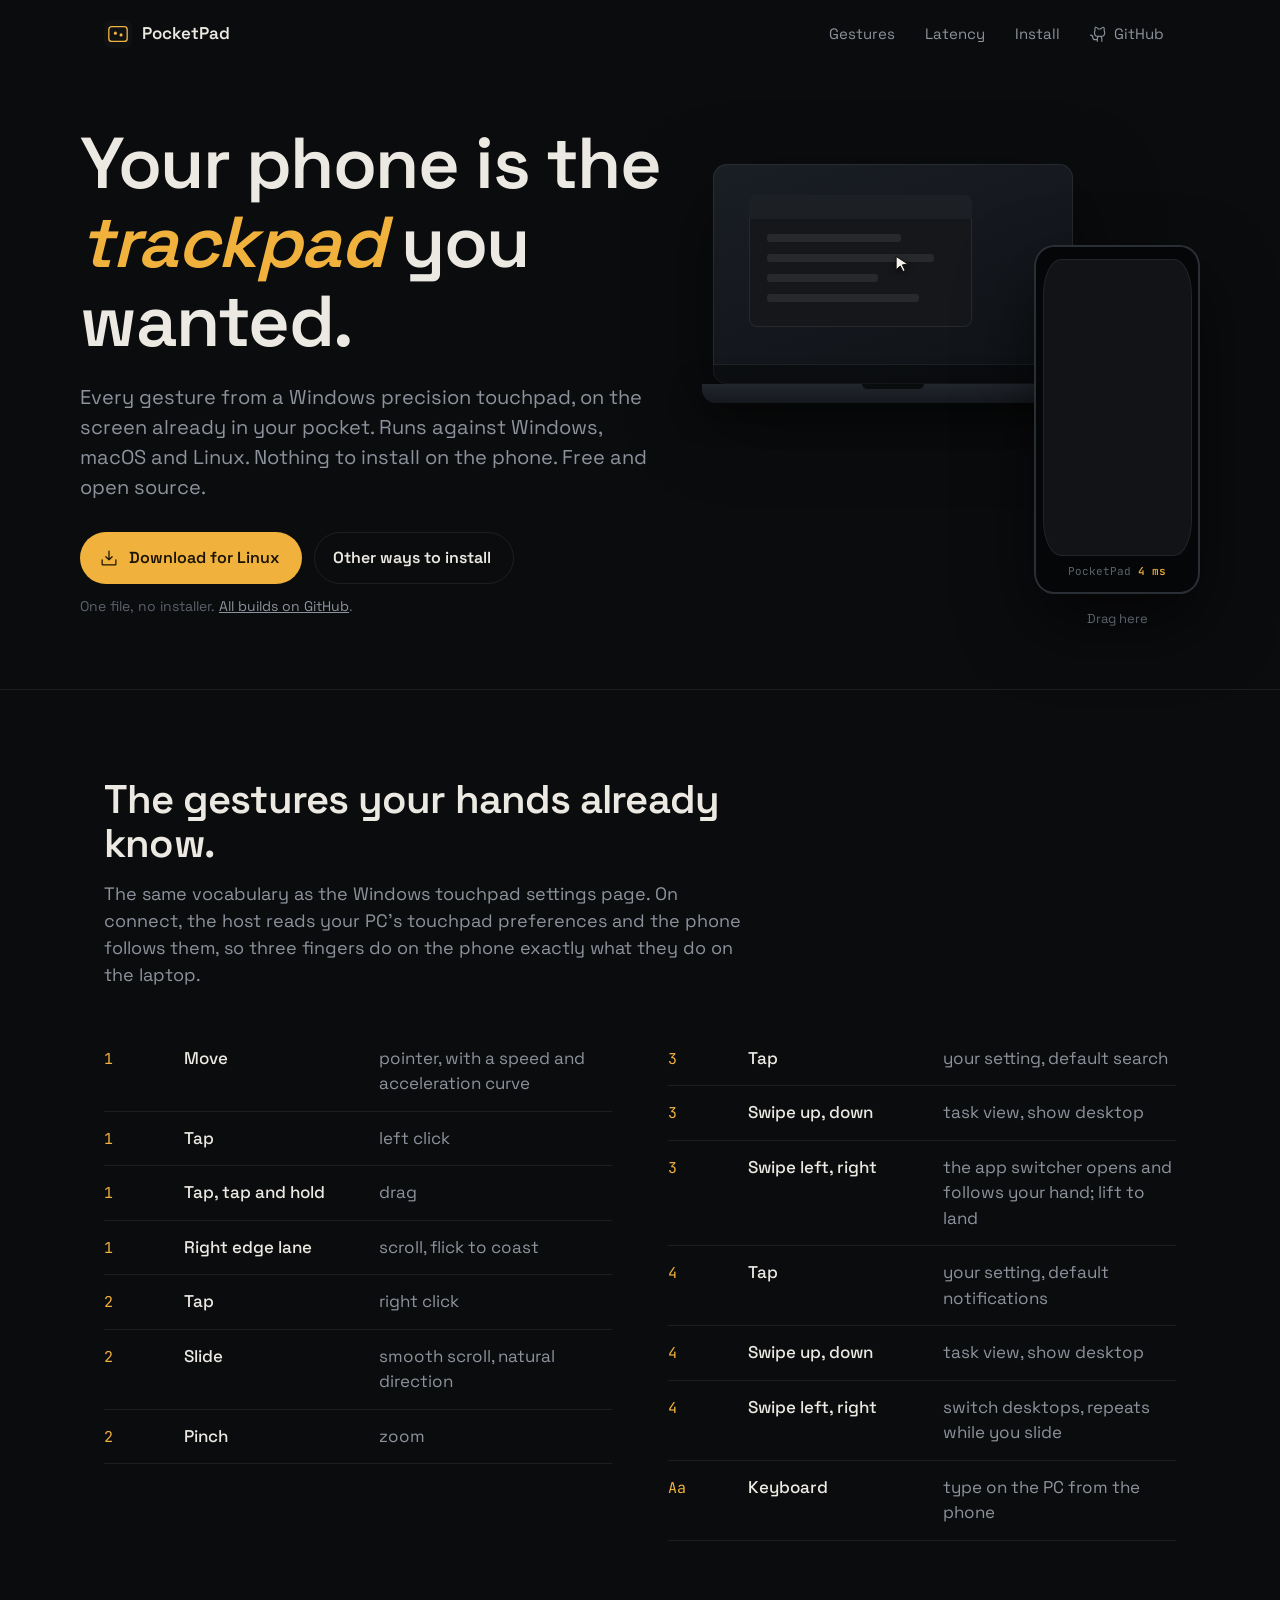
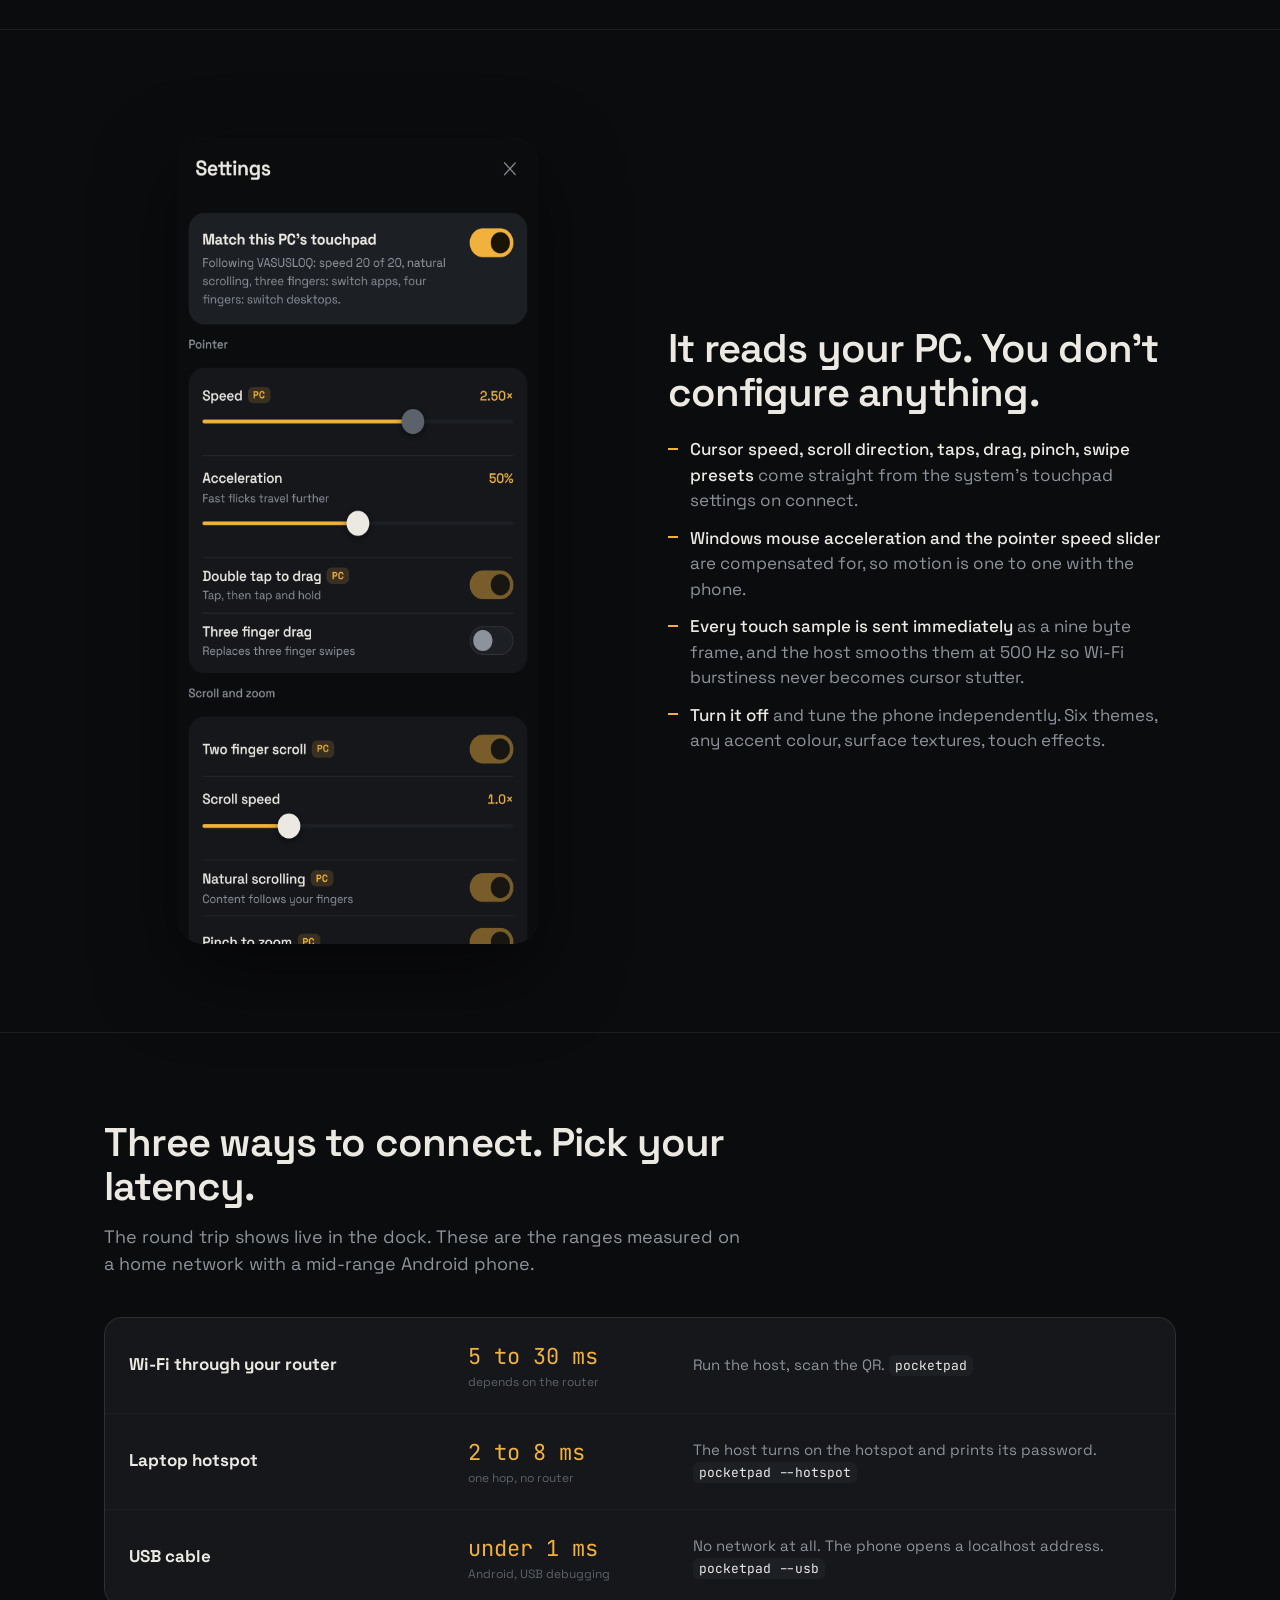
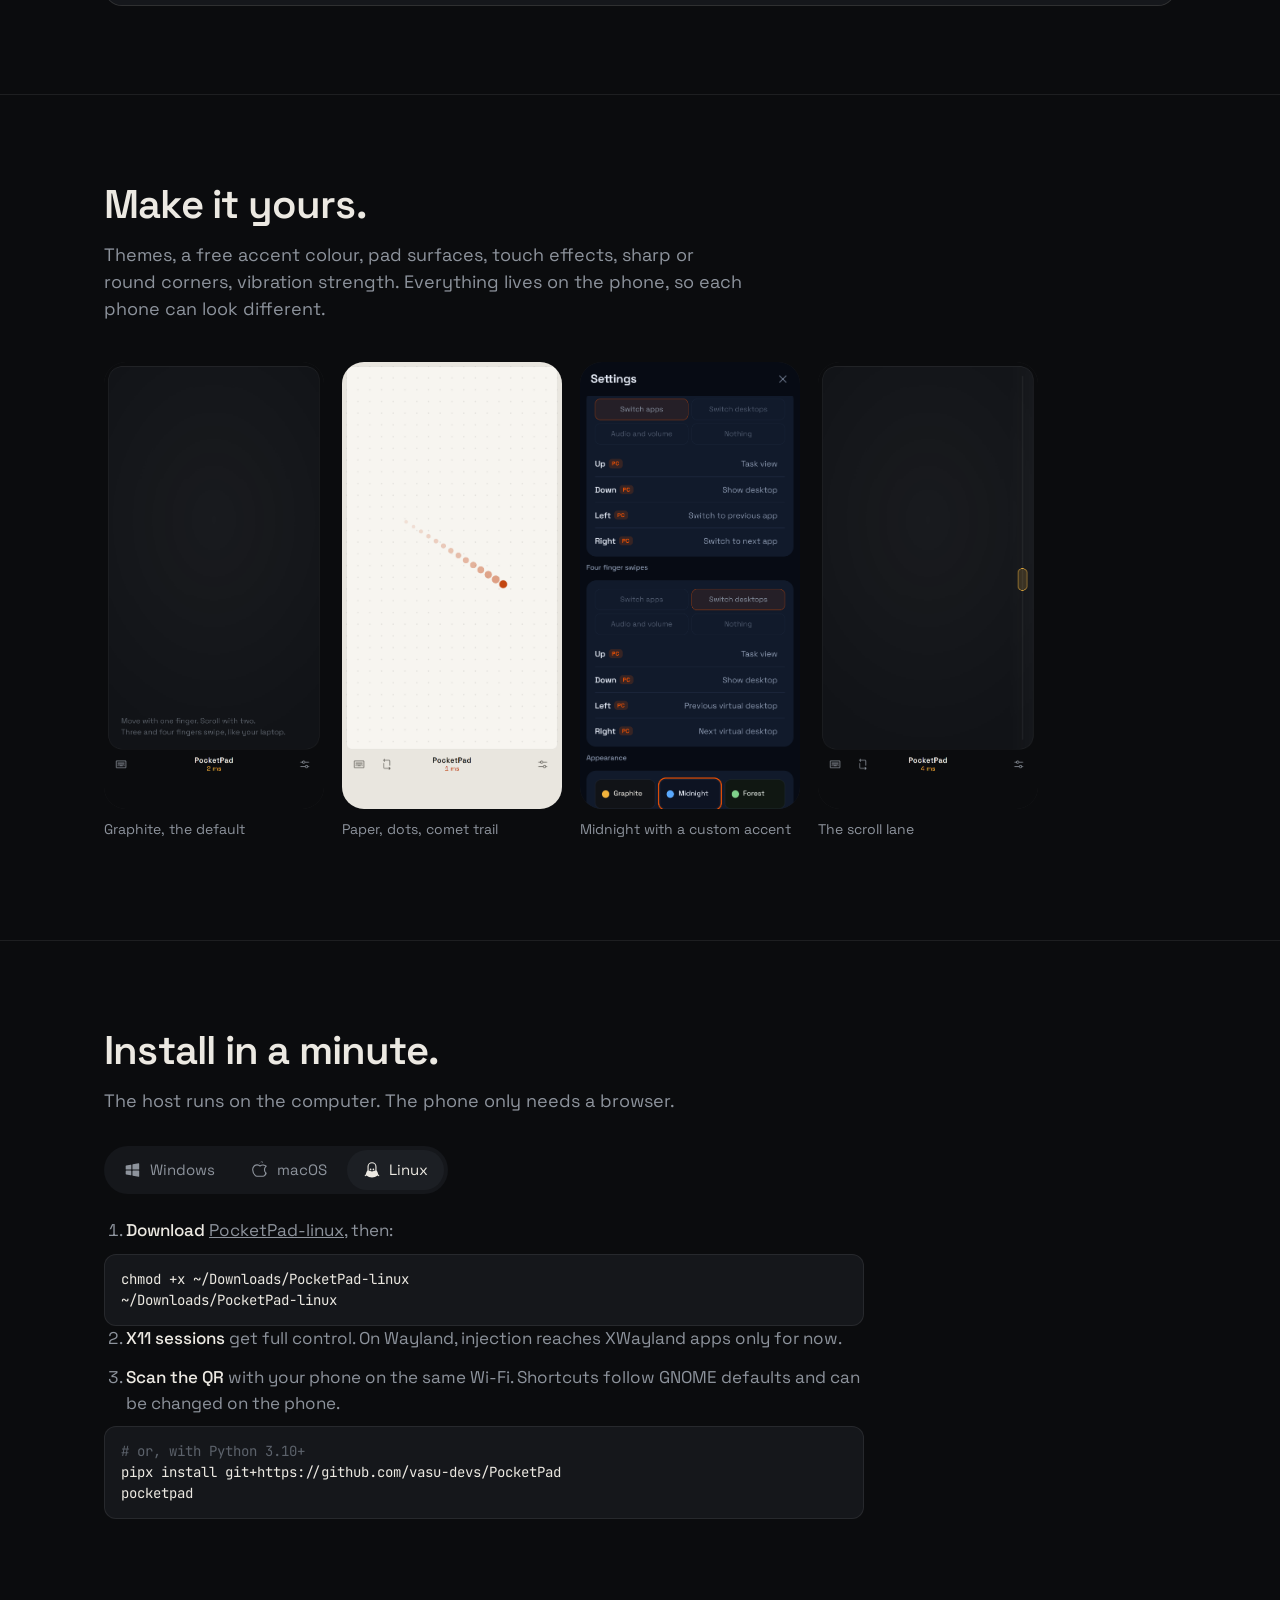
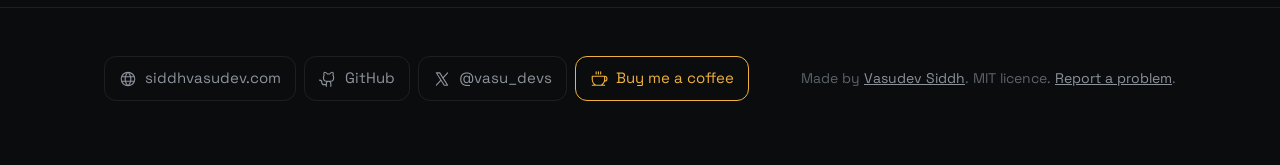
==== site/index.html @ c6176cd3 "0.3.0: macOS and Linux hosts, three-OS CI builds, website - PynputInjector (Quartz on macOS, X11 XTe" ====
<!doctype html>
<html lang="en">
<head>
<meta charset="utf-8">
<meta name="viewport" content="width=device-width, initial-scale=1">
<title>PocketPad</title>
<meta name="description" content="Use your phone as a precision-style trackpad for Windows, macOS and Linux. Nothing to install on the phone. Open source, free.">
<meta property="og:title" content="PocketPad">
<meta property="og:description" content="Your phone is the trackpad you wanted. Windows, macOS and Linux. Nothing to install on the phone.">
<meta property="og:image" content="https://pocketpad.vercel.app/assets/pad_main.png">
<meta name="twitter:card" content="summary_large_image">
<meta name="twitter:creator" content="@vasu_devs">
<meta name="theme-color" content="#0b0c0e">
<link rel="icon" href="assets/icon.svg" type="image/svg+xml">
<link rel="preload" href="assets/space-grotesk.woff2" as="font" type="font/woff2" crossorigin>
<link rel="preconnect" href="https://fonts.googleapis.com">
<link rel="stylesheet" href="https://fonts.googleapis.com/css2?family=JetBrains+Mono:wght@400;500&display=swap">
<style>
@font-face { font-family: "Space Grotesk"; src: url("assets/space-grotesk.woff2") format("woff2"); font-weight: 300 700; font-display: swap; }
:root {
  --bg: #0b0c0e; --pad: #111317; --panel: #15171b; --panel-2: #1c1f24;
  --line: rgba(255,255,255,0.08); --edge: rgba(255,255,255,0.07);
  --text: #ece9e2; --muted: #8d939c; --faint: #5c626b;
  --accent: #f0b23c; --accent-ink: #1b1405; --accent-soft: rgba(240,178,60,0.16);
  --font: "Space Grotesk", system-ui, -apple-system, "Segoe UI", sans-serif;
  --mono: "JetBrains Mono", ui-monospace, SFMono-Regular, Menlo, Consolas, monospace;
  --ease: cubic-bezier(0.16, 1, 0.3, 1);
  --w: 1120px;
}
* { box-sizing: border-box; }
html { scroll-behavior: smooth; }
body { margin: 0; background: var(--bg); color: var(--text); font-family: var(--font); font-size: 17px; line-height: 1.5; -webkit-font-smoothing: antialiased; }
a { color: inherit; }
svg { fill: currentColor; }
.wrap { max-width: var(--w); margin: 0 auto; padding: 0 24px; }
h1, h2, h3 { margin: 0; font-weight: 600; letter-spacing: -0.02em; line-height: 1.1; }
h2 { font-size: clamp(28px, 4vw, 40px); }
p { margin: 0; }
.muted { color: var(--muted); }
.mono { font-family: var(--mono); font-size: 0.92em; }
::selection { background: var(--accent); color: var(--accent-ink); }

/* nav */
.nav { display: flex; align-items: center; justify-content: space-between; height: 68px; }
.brand { display: flex; align-items: center; gap: 10px; font-weight: 600; text-decoration: none; }
.brand img { width: 28px; height: 28px; border-radius: 7px; }
.nav-links { display: flex; gap: 6px; }
.nav-links a { text-decoration: none; color: var(--muted); padding: 8px 12px; border-radius: 10px; font-size: 15px; }
.nav-links a:hover { color: var(--text); background: var(--panel); }
.nav-links .gh { display: inline-flex; align-items: center; gap: 6px; }
.nav-links .gh svg { width: 18px; height: 18px; }

/* hero */
.hero { display: grid; grid-template-columns: minmax(0, 6fr) minmax(0, 5fr); gap: 48px; align-items: center; padding: 56px 0 72px; }
.hero h1 { font-size: clamp(40px, 6.2vw, 72px); }
.hero h1 em { font-style: italic; color: var(--accent); }
.hero .lede { margin-top: 20px; font-size: clamp(17px, 1.6vw, 20px); color: var(--muted); max-width: 30em; }
.cta { display: flex; flex-wrap: wrap; gap: 12px; margin-top: 30px; align-items: center; }
.btn { display: inline-flex; align-items: center; gap: 10px; height: 52px; padding: 0 22px 0 18px; border-radius: 999px; text-decoration: none; font-weight: 600; font-size: 16px; border: 1px solid transparent; transition: transform 0.15s var(--ease), background 0.2s; }
.btn:active { transform: scale(0.98); }
.btn svg { width: 20px; height: 20px; }
.btn-primary { background: var(--accent); color: var(--accent-ink); }
.btn-primary:hover { background: #f6c257; }
.btn-ghost { background: transparent; color: var(--text); border-color: var(--line); }
.btn-ghost:hover { background: var(--panel); }
.cta-note { width: 100%; font-size: 14px; color: var(--faint); }
.cta-note a { color: var(--muted); }

/* live demo */
.demo { position: relative; aspect-ratio: 5 / 4.6; user-select: none; }
.laptop { position: absolute; left: 0; top: 4%; width: 74%; aspect-ratio: 16 / 10.6; }
.screen { position: absolute; inset: 0 0 8% 0; border-radius: 14px; background: linear-gradient(160deg, #1a1e25, #0f1216); box-shadow: inset 0 0 0 1px var(--edge), 0 30px 80px rgba(0,0,0,0.5); overflow: hidden; }
.screen .win { position: absolute; left: 10%; top: 14%; width: 62%; height: 60%; border-radius: 8px; background: var(--panel); box-shadow: inset 0 0 0 1px var(--line); }
.screen .win::before { content: ""; position: absolute; left: 0; right: 0; top: 0; height: 18%; border-radius: 8px 8px 0 0; background: var(--panel-2); }
.screen .win i { position: absolute; left: 8%; right: 8%; height: 6%; border-radius: 3px; background: var(--line); }
.screen .win i:nth-child(1) { top: 30%; width: 60%; } .screen .win i:nth-child(2) { top: 45%; width: 75%; } .screen .win i:nth-child(3) { top: 60%; width: 50%; } .screen .win i:nth-child(4) { top: 75%; width: 68%; }
.screen .taskbar { position: absolute; left: 0; right: 0; bottom: 0; height: 9%; background: rgba(0,0,0,0.35); border-top: 1px solid var(--line); }
.cursor { position: absolute; width: 5.5%; height: auto; left: 40%; top: 40%; filter: drop-shadow(0 2px 3px rgba(0,0,0,0.6)); transition: none; will-change: transform; }
.base { position: absolute; left: -3%; right: -3%; bottom: 0; height: 8%; border-radius: 0 0 14px 14px; background: linear-gradient(#22262d, #15181d); box-shadow: 0 10px 30px rgba(0,0,0,0.5); }
.base::after { content: ""; position: absolute; left: 42%; right: 42%; top: 0; height: 26%; border-radius: 0 0 6px 6px; background: #0b0c0e; }
.phone { position: absolute; right: 0; bottom: 0; width: 34%; aspect-ratio: 9 / 19; border-radius: 12% / 6%; background: #050607; box-shadow: inset 0 0 0 2px #2a2e35, 0 30px 70px rgba(0,0,0,0.6); padding: 3.5%; touch-action: none; cursor: crosshair; }
.phone .pad { position: absolute; inset: 4% 5% 11% 5%; border-radius: 12%; background: var(--pad); box-shadow: inset 0 0 0 1px var(--edge); overflow: hidden; }
.phone canvas { position: absolute; inset: 0; width: 100%; height: 100%; }
.phone .dock { position: absolute; left: 0; right: 0; bottom: 3.5%; height: 6%; display: flex; align-items: center; justify-content: center; font-size: clamp(8px, 1vw, 11px); color: var(--faint); font-family: var(--mono); }
.phone .dock b { color: var(--accent); font-weight: 500; }
.demo-hint { position: absolute; right: 0; bottom: -34px; width: 34%; text-align: center; font-size: 13px; color: var(--faint); }
.demo-hint.gone { opacity: 0; transition: opacity 0.5s; }

/* sections */
section { padding: 88px 0; border-top: 1px solid var(--line); }
.sec-head { max-width: 38em; }
.sec-head p { margin-top: 14px; color: var(--muted); font-size: 18px; }

/* gestures ledger */
.ledger { display: grid; grid-template-columns: 1fr 1fr; gap: 0 56px; margin-top: 44px; }
.ledger .row { display: grid; grid-template-columns: 64px 1fr 1.3fr; gap: 16px; align-items: baseline; padding: 14px 0; border-bottom: 1px solid var(--line); }
.ledger .n { font-family: var(--mono); color: var(--accent); font-size: 15px; }
.ledger .g { font-weight: 500; }
.ledger .r { color: var(--muted); }

/* follows */
.split { display: grid; grid-template-columns: 1fr 1fr; gap: 56px; align-items: center; margin-top: 20px; }
.split img { width: 100%; max-width: 360px; border-radius: 26px; box-shadow: 0 30px 80px rgba(0,0,0,0.5), inset 0 0 0 1px var(--line); justify-self: center; }
.split ul { margin: 22px 0 0; padding: 0; list-style: none; display: grid; gap: 12px; }
.split li { padding-left: 22px; position: relative; color: var(--muted); }
.split li::before { content: ""; position: absolute; left: 0; top: 0.62em; width: 10px; height: 2px; background: var(--accent); }
.split li b { color: var(--text); font-weight: 500; }

/* modes */
.modes { margin-top: 40px; display: grid; gap: 1px; background: var(--line); border: 1px solid var(--line); border-radius: 18px; overflow: hidden; }
.mode { display: grid; grid-template-columns: 1.1fr 0.7fr 1.6fr; gap: 24px; align-items: center; padding: 22px 24px; background: var(--panel); }
.mode .lat { font-family: var(--mono); font-size: 22px; color: var(--accent); }
.mode .lat small { display: block; font-size: 12px; color: var(--faint); font-family: var(--font); }
.mode .what { color: var(--muted); font-size: 15px; }
.mode .what code { font-family: var(--mono); color: var(--text); background: var(--panel-2); padding: 2px 6px; border-radius: 6px; font-size: 13px; }

/* looks */
.strip { display: flex; gap: 18px; margin-top: 40px; overflow-x: auto; padding-bottom: 12px; scroll-snap-type: x mandatory; scrollbar-width: none; }
.strip::-webkit-scrollbar { display: none; }
.strip figure { margin: 0; flex: 0 0 auto; width: 220px; scroll-snap-align: start; }
.strip img { width: 100%; border-radius: 22px; box-shadow: inset 0 0 0 1px var(--line); display: block; }
.strip figcaption { margin-top: 10px; font-size: 14px; color: var(--muted); }

/* install */
.tabs { display: inline-flex; gap: 4px; padding: 4px; border-radius: 999px; background: var(--panel); margin-top: 32px; }
.tab { height: 40px; padding: 0 16px; border-radius: 999px; border: 0; background: transparent; color: var(--muted); font: inherit; font-size: 15px; display: inline-flex; align-items: center; gap: 8px; cursor: pointer; }
.tab svg { width: 18px; height: 18px; }
.tab.on { background: var(--panel-2); color: var(--text); }
.steps { margin-top: 24px; display: none; max-width: 760px; }
.steps.on { display: block; }
.steps ol { margin: 0; padding-left: 22px; display: grid; gap: 14px; color: var(--muted); }
.steps li b { color: var(--text); font-weight: 500; }
pre { margin: 10px 0 0; padding: 14px 16px; background: var(--panel); border: 1px solid var(--line); border-radius: 12px; font-family: var(--mono); font-size: 14px; color: var(--text); overflow-x: auto; white-space: pre; }
pre .c { color: var(--faint); }
.dl-row { display: flex; flex-wrap: wrap; gap: 10px; margin-top: 18px; }

/* footer */
footer { border-top: 1px solid var(--line); padding: 48px 0 64px; }
.foot { display: flex; flex-wrap: wrap; justify-content: space-between; gap: 24px; align-items: center; }
.foot .links { display: flex; flex-wrap: wrap; gap: 8px; }
.foot .links a { display: inline-flex; align-items: center; gap: 8px; text-decoration: none; color: var(--muted); padding: 10px 14px; border-radius: 12px; border: 1px solid var(--line); font-size: 15px; }
.foot .links a:hover { color: var(--text); background: var(--panel); }
.foot .links svg { width: 18px; height: 18px; }
.foot .links .coffee { border-color: var(--accent); color: var(--accent); }
.foot .links .coffee:hover { background: var(--accent-soft); color: var(--accent); }
.foot p { color: var(--faint); font-size: 14px; }
.foot p a { color: var(--muted); }

/* reveal */
.rv { opacity: 0; transform: translateY(14px); transition: opacity 0.7s var(--ease), transform 0.7s var(--ease); }
.rv.in { opacity: 1; transform: none; }
@media (prefers-reduced-motion: reduce) { .rv { opacity: 1; transform: none; transition: none; } html { scroll-behavior: auto; } }

@media (max-width: 900px) {
  .hero { grid-template-columns: 1fr; gap: 56px; padding-top: 24px; }
  .demo { max-width: 520px; }
  .ledger { grid-template-columns: 1fr; }
  .split { grid-template-columns: 1fr; }
  .mode { grid-template-columns: 1fr; gap: 8px; }
  .nav-links a:not(.gh) { display: none; }
}
@media (max-width: 520px) {
  body { font-size: 16px; }
  section { padding: 64px 0; }
  .ledger .row { grid-template-columns: 44px 1fr; }
  .ledger .r { grid-column: 2; }
  .demo-hint { display: none; }
  .tab span { display: none; }
}
</style>
</head>
<body>

<header class="wrap nav">
  <a class="brand" href="#"><img src="assets/icon.svg" alt="">PocketPad</a>
  <nav class="nav-links">
    <a href="#gestures">Gestures</a>
    <a href="#modes">Latency</a>
    <a href="#install">Install</a>
    <a class="gh" href="https://github.com/vasu-devs/PocketPad"><svg viewBox="0 0 256 256"><path d="M208.31,75.68A59.78,59.78,0,0,0,202.93,28,8,8,0,0,0,196,24a59.75,59.75,0,0,0-48,24H124A59.75,59.75,0,0,0,76,24a8,8,0,0,0-6.93,4,59.78,59.78,0,0,0-5.38,47.68A58.14,58.14,0,0,0,56,104v8a56.06,56.06,0,0,0,48.44,55.47A39.8,39.8,0,0,0,96,192v8H72a24,24,0,0,1-24-24A40,40,0,0,0,8,136a8,8,0,0,0,0,16,24,24,0,0,1,24,24,40,40,0,0,0,40,40H96v16a8,8,0,0,0,16,0V192a24,24,0,0,1,48,0v40a8,8,0,0,0,16,0V192a39.8,39.8,0,0,0-8.44-24.53A56.06,56.06,0,0,0,216,112v-8A58.14,58.14,0,0,0,208.31,75.68ZM200,112a40,40,0,0,1-40,40H112a40,40,0,0,1-40-40v-8a41.74,41.74,0,0,1,6.9-22.48A8,8,0,0,0,80,73.83a43.81,43.81,0,0,1,.79-33.58,43.88,43.88,0,0,1,32.32,20.06A8,8,0,0,0,119.82,64h32.35a8,8,0,0,0,6.74-3.69,43.87,43.87,0,0,1,32.32-20.06A43.81,43.81,0,0,1,192,73.83a8.09,8.09,0,0,0,1,7.65A41.72,41.72,0,0,1,200,104Z"/></svg>GitHub</a>
  </nav>
</header>

<main>
  <div class="wrap hero">
    <div>
      <h1>Your phone is the <em>trackpad</em> you wanted.</h1>
      <p class="lede">Every gesture from a Windows precision touchpad, on the screen already in your pocket. Runs against Windows, macOS and Linux. Nothing to install on the phone. Free and open source.</p>
      <div class="cta">
        <a class="btn btn-primary" id="dl-main" href="https://github.com/vasu-devs/PocketPad/releases/latest"><svg viewBox="0 0 256 256"><path d="M224,152v56a16,16,0,0,1-16,16H48a16,16,0,0,1-16-16V152a8,8,0,0,1,16,0v56H208V152a8,8,0,0,1,16,0Zm-101.66,5.66a8,8,0,0,0,11.32,0l40-40a8,8,0,0,0-11.32-11.32L136,132.69V40a8,8,0,0,0-16,0v92.69L93.66,106.34a8,8,0,0,0-11.32,11.32Z"/></svg><span id="dl-label">Download</span></a>
        <a class="btn btn-ghost" href="#install">Other ways to install</a>
        <p class="cta-note" id="dl-note">One file, no installer. <a href="https://github.com/vasu-devs/PocketPad/releases/latest">All builds on GitHub</a>.</p>
      </div>
    </div>

    <div class="demo" id="demo" aria-label="Interactive demo: drag on the phone to move the cursor on the laptop">
      <div class="laptop">
        <div class="screen">
          <div class="win"><i></i><i></i><i></i><i></i></div>
          <div class="taskbar"></div>
          <svg class="cursor" id="cursor" viewBox="0 0 24 24"><path d="M5 3l14 9-6.5 1.2L16 20l-2.6 1.2-3.4-6.6L5 19z" fill="#f4f1ea" stroke="#111" stroke-width="1.2" stroke-linejoin="round"/></svg>
        </div>
        <div class="base"></div>
      </div>
      <div class="phone" id="phone">
        <div class="pad"><canvas id="ink"></canvas></div>
        <div class="dock">PocketPad&nbsp;<b id="lat">4 ms</b></div>
      </div>
      <p class="demo-hint" id="demo-hint">Drag here</p>
    </div>
  </div>

  <section id="gestures">
    <div class="wrap">
      <div class="sec-head rv">
        <h2>The gestures your hands already know.</h2>
        <p>The same vocabulary as the Windows touchpad settings page. On connect, the host reads your PC's touchpad preferences and the phone follows them, so three fingers do on the phone exactly what they do on the laptop.</p>
      </div>
      <div class="ledger rv">
        <div>
          <div class="row"><span class="n">1</span><span class="g">Move</span><span class="r">pointer, with a speed and acceleration curve</span></div>
          <div class="row"><span class="n">1</span><span class="g">Tap</span><span class="r">left click</span></div>
          <div class="row"><span class="n">1</span><span class="g">Tap, tap and hold</span><span class="r">drag</span></div>
          <div class="row"><span class="n">1</span><span class="g">Right edge lane</span><span class="r">scroll, flick to coast</span></div>
          <div class="row"><span class="n">2</span><span class="g">Tap</span><span class="r">right click</span></div>
          <div class="row"><span class="n">2</span><span class="g">Slide</span><span class="r">smooth scroll, natural direction</span></div>
          <div class="row"><span class="n">2</span><span class="g">Pinch</span><span class="r">zoom</span></div>
        </div>
        <div>
          <div class="row"><span class="n">3</span><span class="g">Tap</span><span class="r">your setting, default search</span></div>
          <div class="row"><span class="n">3</span><span class="g">Swipe up, down</span><span class="r">task view, show desktop</span></div>
          <div class="row"><span class="n">3</span><span class="g">Swipe left, right</span><span class="r">the app switcher opens and follows your hand; lift to land</span></div>
          <div class="row"><span class="n">4</span><span class="g">Tap</span><span class="r">your setting, default notifications</span></div>
          <div class="row"><span class="n">4</span><span class="g">Swipe up, down</span><span class="r">task view, show desktop</span></div>
          <div class="row"><span class="n">4</span><span class="g">Swipe left, right</span><span class="r">switch desktops, repeats while you slide</span></div>
          <div class="row"><span class="n">Aa</span><span class="g">Keyboard</span><span class="r">type on the PC from the phone</span></div>
        </div>
      </div>
    </div>
  </section>

  <section id="follows">
    <div class="wrap split">
      <img class="rv" src="assets/pad_settings.png" alt="Settings sheet showing Match this PC's touchpad, with fields tagged PC" width="360" height="806" loading="lazy">
      <div class="rv">
        <h2>It reads your PC. You don't configure anything.</h2>
        <ul>
          <li><b>Cursor speed, scroll direction, taps, drag, pinch, swipe presets</b> come straight from the system's touchpad settings on connect.</li>
          <li><b>Windows mouse acceleration and the pointer speed slider</b> are compensated for, so motion is one to one with the phone.</li>
          <li><b>Every touch sample is sent immediately</b> as a nine byte frame, and the host smooths them at 500 Hz so Wi-Fi burstiness never becomes cursor stutter.</li>
          <li><b>Turn it off</b> and tune the phone independently. Six themes, any accent colour, surface textures, touch effects.</li>
        </ul>
      </div>
    </div>
  </section>

  <section id="modes">
    <div class="wrap">
      <div class="sec-head rv">
        <h2>Three ways to connect. Pick your latency.</h2>
        <p>The round trip shows live in the dock. These are the ranges measured on a home network with a mid-range Android phone.</p>
      </div>
      <div class="modes rv">
        <div class="mode"><div><b>Wi-Fi through your router</b></div><div class="lat">5 to 30 ms<small>depends on the router</small></div><div class="what">Run the host, scan the QR. <code>pocketpad</code></div></div>
        <div class="mode"><div><b>Laptop hotspot</b></div><div class="lat">2 to 8 ms<small>one hop, no router</small></div><div class="what">The host turns on the hotspot and prints its password. <code>pocketpad --hotspot</code></div></div>
        <div class="mode"><div><b>USB cable</b></div><div class="lat">under 1 ms<small>Android, USB debugging</small></div><div class="what">No network at all. The phone opens a localhost address. <code>pocketpad --usb</code></div></div>
      </div>
    </div>
  </section>

  <section id="looks">
    <div class="wrap">
      <div class="sec-head rv">
        <h2>Make it yours.</h2>
        <p>Themes, a free accent colour, pad surfaces, touch effects, sharp or round corners, vibration strength. Everything lives on the phone, so each phone can look different.</p>
      </div>
      <div class="strip rv">
        <figure><img src="assets/pad_main.png" alt="Graphite theme" loading="lazy"><figcaption>Graphite, the default</figcaption></figure>
        <figure><img src="assets/pad_paper.png" alt="Paper theme with comet trail and dot surface" loading="lazy"><figcaption>Paper, dots, comet trail</figcaption></figure>
        <figure><img src="assets/pad_midnight.png" alt="Midnight theme with orange accent" loading="lazy"><figcaption>Midnight with a custom accent</figcaption></figure>
        <figure><img src="assets/pad_strip.png" alt="Scroll strip on the right edge" loading="lazy"><figcaption>The scroll lane</figcaption></figure>
      </div>
    </div>
  </section>

  <section id="install">
    <div class="wrap">
      <div class="sec-head rv">
        <h2>Install in a minute.</h2>
        <p>The host runs on the computer. The phone only needs a browser.</p>
      </div>
      <div class="rv">
        <div class="tabs" role="tablist">
          <button class="tab" data-os="windows" role="tab"><svg viewBox="0 0 256 256"><path d="M104,144v51.64a8,8,0,0,1-8,8,8.54,8.54,0,0,1-1.43-.13l-64-11.64A8,8,0,0,1,24,184V144a8,8,0,0,1,8-8H96A8,8,0,0,1,104,144Zm-2.87-89.78a8,8,0,0,0-6.56-1.73l-64,11.64A8,8,0,0,0,24,72v40a8,8,0,0,0,8,8H96a8,8,0,0,0,8-8V60.36A8,8,0,0,0,101.13,54.22ZM208,136H128a8,8,0,0,0-8,8v57.45a8,8,0,0,0,6.57,7.88l80,14.54A7.61,7.61,0,0,0,208,224a8,8,0,0,0,8-8V144A8,8,0,0,0,208,136Zm5.13-102.14a8,8,0,0,0-6.56-1.73l-80,14.55A8,8,0,0,0,120,54.55V112a8,8,0,0,0,8,8h80a8,8,0,0,0,8-8V40A8,8,0,0,0,213.13,33.86Z"/></svg><span>Windows</span></button>
          <button class="tab" data-os="mac" role="tab"><svg viewBox="0 0 256 256"><path d="M223.3,169.59a8.07,8.07,0,0,0-2.8-3.4C203.53,154.53,200,134.64,200,120c0-17.67,13.47-33.06,21.5-40.67a8,8,0,0,0,0-11.62C208.82,55.74,187.82,48,168,48a72.2,72.2,0,0,0-40,12.13,71.56,71.56,0,0,0-90.71,9.09A74.63,74.63,0,0,0,16,123.4a127,127,0,0,0,40.14,89.73A39.8,39.8,0,0,0,83.59,224h87.68a39.84,39.84,0,0,0,29.12-12.57,125,125,0,0,0,17.82-24.6C225.23,174,224.33,172,223.3,169.59Zm-34.63,30.94a23.76,23.76,0,0,1-17.4,7.47H83.59a23.82,23.82,0,0,1-16.44-6.51A111.14,111.14,0,0,1,32,123.4a58.5,58.5,0,0,1,16.62-43.28A55.71,55.71,0,0,1,88,64h.29a55.94,55.94,0,0,1,35.61,12.87,8,8,0,0,0,10.27,0A55.4,55.4,0,0,1,168,64c12.43,0,26,4.72,35.85,12.29C197.54,84.57,184,102.67,184,120c0,14.5,3.11,32.68,17.3,49.32A104.67,104.67,0,0,1,188.67,200.53ZM128,40a8,8,0,0,1,0-16A32,32,0,0,1,160,8a8,8,0,0,1,0,16A16,16,0,0,0,128,40Z"/></svg><span>macOS</span></button>
          <button class="tab" data-os="linux" role="tab"><svg viewBox="0 0 256 256"><path d="M161.22,209.74a4,4,0,0,1-3.31,6.26H98.1a4,4,0,0,1-3.31-6.26,40,40,0,0,1,66.43,0Zm68.93,3.37a8,8,0,0,1-11.2,1.57l-10.6-8a127.93,127.93,0,0,1-160.7,0l-10.6,8a8,8,0,1,1-9.63-12.78l11.3-8.51A127.92,127.92,0,0,1,64,131.28V80a64,64,0,0,1,128,0v51.28a127.92,127.92,0,0,1,25.28,62.11l11.3,8.51A8,8,0,0,1,230.15,213.11ZM176,131.28V80A48,48,0,0,0,80,80v51.28c0,1.6-.05,3.19-.14,4.77A111.92,111.92,0,0,0,128,148a111.92,111.92,0,0,0,48.14-12A47.21,47.21,0,0,1,176,131.28ZM96,120a12,12,0,1,0,12-12A12,12,0,0,0,96,120Zm52,12a12,12,0,1,0-12-12A12,12,0,0,0,148,132Z"/></svg><span>Linux</span></button>
        </div>

        <div class="steps" data-os="windows">
          <ol>
            <li><b>Download</b> <a href="https://github.com/vasu-devs/PocketPad/releases/latest/download/PocketPad-windows.exe">PocketPad-windows.exe</a> and run it. SmartScreen asks once because the file is unsigned; choose "More info", then "Run anyway".</li>
            <li><b>Allow it on private networks</b> when the firewall asks.</li>
            <li><b>Scan the QR</b> with your phone on the same Wi-Fi. Tap once for full screen, or add it to the home screen.</li>
          </ol>
          <pre><span class="c"># or, with Python 3.10+</span>
pipx install git+https://github.com/vasu-devs/PocketPad
pocketpad</pre>
        </div>
        <div class="steps" data-os="mac">
          <ol>
            <li><b>Download</b> <a href="https://github.com/vasu-devs/PocketPad/releases/latest/download/PocketPad-macos">PocketPad-macos</a>, then in Terminal:</li>
          </ol>
          <pre>chmod +x ~/Downloads/PocketPad-macos
xattr -d com.apple.quarantine ~/Downloads/PocketPad-macos   <span class="c"># unsigned build</span>
~/Downloads/PocketPad-macos</pre>
          <ol start="2">
            <li><b>Grant Accessibility</b> to Terminal under System Settings, Privacy &amp; Security, Accessibility. Without it macOS silently drops synthetic clicks and keys.</li>
            <li><b>Scan the QR</b> with your phone on the same Wi-Fi.</li>
          </ol>
          <pre><span class="c"># or, with Python 3.10+</span>
pipx install git+https://github.com/vasu-devs/PocketPad
pocketpad</pre>
        </div>
        <div class="steps" data-os="linux">
          <ol>
            <li><b>Download</b> <a href="https://github.com/vasu-devs/PocketPad/releases/latest/download/PocketPad-linux">PocketPad-linux</a>, then:</li>
          </ol>
          <pre>chmod +x ~/Downloads/PocketPad-linux
~/Downloads/PocketPad-linux</pre>
          <ol start="2">
            <li><b>X11 sessions</b> get full control. On Wayland, injection reaches XWayland apps only for now.</li>
            <li><b>Scan the QR</b> with your phone on the same Wi-Fi. Shortcuts follow GNOME defaults and can be changed on the phone.</li>
          </ol>
          <pre><span class="c"># or, with Python 3.10+</span>
pipx install git+https://github.com/vasu-devs/PocketPad
pocketpad</pre>
        </div>
      </div>
    </div>
  </section>
</main>

<footer>
  <div class="wrap foot">
    <div class="links">
      <a href="https://siddhvasudev.com"><svg viewBox="0 0 256 256"><path d="M128,24h0A104,104,0,1,0,232,128,104.12,104.12,0,0,0,128,24Zm88,104a87.61,87.61,0,0,1-3.33,24H174.16a157.44,157.44,0,0,0,0-48h38.51A87.61,87.61,0,0,1,216,128ZM102,168H154a115.11,115.11,0,0,1-26,45A115.27,115.27,0,0,1,102,168Zm-3.9-16a140.84,140.84,0,0,1,0-48h59.88a140.84,140.84,0,0,1,0,48ZM40,128a87.61,87.61,0,0,1,3.33-24H81.84a157.44,157.44,0,0,0,0,48H43.33A87.61,87.61,0,0,1,40,128ZM154,88H102a115.11,115.11,0,0,1,26-45A115.27,115.27,0,0,1,154,88Zm52.33,0H170.71a135.28,135.28,0,0,0-22.3-45.6A88.29,88.29,0,0,1,206.37,88ZM107.59,42.4A135.28,135.28,0,0,0,85.29,88H49.63A88.29,88.29,0,0,1,107.59,42.4ZM49.63,168H85.29a135.28,135.28,0,0,0,22.3,45.6A88.29,88.29,0,0,1,49.63,168Zm98.78,45.6a135.28,135.28,0,0,0,22.3-45.6h35.66A88.29,88.29,0,0,1,148.41,213.6Z"/></svg>siddhvasudev.com</a>
      <a href="https://github.com/vasu-devs/PocketPad"><svg viewBox="0 0 256 256"><path d="M208.31,75.68A59.78,59.78,0,0,0,202.93,28,8,8,0,0,0,196,24a59.75,59.75,0,0,0-48,24H124A59.75,59.75,0,0,0,76,24a8,8,0,0,0-6.93,4,59.78,59.78,0,0,0-5.38,47.68A58.14,58.14,0,0,0,56,104v8a56.06,56.06,0,0,0,48.44,55.47A39.8,39.8,0,0,0,96,192v8H72a24,24,0,0,1-24-24A40,40,0,0,0,8,136a8,8,0,0,0,0,16,24,24,0,0,1,24,24,40,40,0,0,0,40,40H96v16a8,8,0,0,0,16,0V192a24,24,0,0,1,48,0v40a8,8,0,0,0,16,0V192a39.8,39.8,0,0,0-8.44-24.53A56.06,56.06,0,0,0,216,112v-8A58.14,58.14,0,0,0,208.31,75.68ZM200,112a40,40,0,0,1-40,40H112a40,40,0,0,1-40-40v-8a41.74,41.74,0,0,1,6.9-22.48A8,8,0,0,0,80,73.83a43.81,43.81,0,0,1,.79-33.58,43.88,43.88,0,0,1,32.32,20.06A8,8,0,0,0,119.82,64h32.35a8,8,0,0,0,6.74-3.69,43.87,43.87,0,0,1,32.32-20.06A43.81,43.81,0,0,1,192,73.83a8.09,8.09,0,0,0,1,7.65A41.72,41.72,0,0,1,200,104Z"/></svg>GitHub</a>
      <a href="https://x.com/vasu_devs"><svg viewBox="0 0 256 256"><path d="M214.75,211.71l-62.6-98.38,61.77-67.95a8,8,0,0,0-11.84-10.76L143.24,99.34,102.75,35.71A8,8,0,0,0,96,32H48a8,8,0,0,0-6.75,12.3l62.6,98.37-61.77,68a8,8,0,1,0,11.84,10.76l58.84-64.72,40.49,63.63A8,8,0,0,0,160,224h48a8,8,0,0,0,6.75-12.29ZM164.39,208,62.57,48h29L193.43,208Z"/></svg>@vasu_devs</a>
      <a class="coffee" href="https://buymeacoffee.com/vasu.devs"><svg viewBox="0 0 256 256"><path d="M80,56V24a8,8,0,0,1,16,0V56a8,8,0,0,1-16,0Zm40,8a8,8,0,0,0,8-8V24a8,8,0,0,0-16,0V56A8,8,0,0,0,120,64Zm32,0a8,8,0,0,0,8-8V24a8,8,0,0,0-16,0V56A8,8,0,0,0,152,64Zm96,56v8a40,40,0,0,1-37.51,39.91,96.59,96.59,0,0,1-27,40.09H208a8,8,0,0,1,0,16H32a8,8,0,0,1,0-16H56.54A96.3,96.3,0,0,1,24,136V88a8,8,0,0,1,8-8H208A40,40,0,0,1,248,120ZM200,96H40v40a80.27,80.27,0,0,0,45.12,72h69.76A80.27,80.27,0,0,0,200,136Zm32,24a24,24,0,0,0-16-22.62V136a95.78,95.78,0,0,1-1.2,15A24,24,0,0,0,232,128Z"/></svg>Buy me a coffee</a>
    </div>
    <p>Made by <a href="https://siddhvasudev.com">Vasudev Siddh</a>. MIT licence. <a href="https://github.com/vasu-devs/PocketPad/issues">Report a problem</a>.</p>
  </div>
</footer>

<script>
(function () {
  // ---- detect OS for the primary download
  const ua = navigator.userAgent, plat = (navigator.userAgentData && navigator.userAgentData.platform) || navigator.platform || '';
  let os = 'windows';
  if (/Mac/i.test(plat) && !/iPhone|iPad/.test(ua)) os = 'mac';
  else if (/Linux|X11/i.test(plat) && !/Android/.test(ua)) os = 'linux';
  else if (/Android|iPhone|iPad/.test(ua)) os = 'phone';
  const base = 'https://github.com/vasu-devs/PocketPad/releases/latest/download/';
  const files = { windows: ['PocketPad-windows.exe', 'Download for Windows'], mac: ['PocketPad-macos', 'Download for macOS'], linux: ['PocketPad-linux', 'Download for Linux'] };
  const dl = document.getElementById('dl-main'), label = document.getElementById('dl-label'), note = document.getElementById('dl-note');
  if (files[os]) { dl.href = base + files[os][0]; label.textContent = files[os][1]; }
  else { label.textContent = 'Get it for your computer'; note.innerHTML = 'You are on a phone: the host runs on the computer, this page is where you download it. <a href="https://github.com/vasu-devs/PocketPad/releases/latest">All builds on GitHub</a>.'; }

  // ---- install tabs
  const tabs = document.querySelectorAll('.tab'), steps = document.querySelectorAll('.steps');
  function pick(o) { tabs.forEach(t => t.classList.toggle('on', t.dataset.os === o)); steps.forEach(s => s.classList.toggle('on', s.dataset.os === o)); }
  tabs.forEach(t => t.addEventListener('click', () => pick(t.dataset.os)));
  pick(files[os] ? os : 'windows');

  // ---- reveal on scroll
  const io = new IntersectionObserver(es => es.forEach(e => { if (e.isIntersecting) { e.target.classList.add('in'); io.unobserve(e.target); } }), { threshold: 0.15 });
  document.querySelectorAll('.rv').forEach(el => io.observe(el));

  // ---- live demo: drag on the phone, the cursor moves on the laptop
  const phone = document.getElementById('phone'), canvas = document.getElementById('ink'), ctx = canvas.getContext('2d');
  const cursor = document.getElementById('cursor'), screen = cursor.parentElement, hint = document.getElementById('demo-hint'), lat = document.getElementById('lat');
  const reduce = matchMedia('(prefers-reduced-motion: reduce)').matches;
  let cx = 0.42, cy = 0.42, last = null, contacts = [], trail = [], raf = 0, idle = true, t0 = performance.now();
  function size() { const r = canvas.getBoundingClientRect(); const d = Math.min(2, devicePixelRatio || 1); canvas.width = r.width * d; canvas.height = r.height * d; ctx.setTransform(d, 0, 0, d, 0, 0); }
  size(); addEventListener('resize', size);
  function place() { cursor.style.left = (cx * 100) + '%'; cursor.style.top = (cy * 100) + '%'; }
  function draw() {
    raf = 0; const r = canvas.getBoundingClientRect(); ctx.clearRect(0, 0, r.width, r.height);
    const now = performance.now(); trail = trail.filter(p => now - p.t < 380);
    ctx.lineWidth = 1.25;
    for (const p of trail) { const a = 1 - (now - p.t) / 380; ctx.beginPath(); ctx.arc(p.x, p.y, 4 + 8 * (1 - a), 0, Math.PI * 2); ctx.strokeStyle = 'rgba(240,178,60,' + (0.3 * a).toFixed(3) + ')'; ctx.stroke(); }
    for (const c of contacts) { ctx.beginPath(); ctx.arc(c.x, c.y, 14, 0, Math.PI * 2); ctx.fillStyle = 'rgba(240,178,60,0.12)'; ctx.fill(); ctx.lineWidth = 1.5; ctx.strokeStyle = 'rgba(240,178,60,0.85)'; ctx.stroke(); }
    if (contacts.length || trail.length) raf = requestAnimationFrame(draw);
  }
  function local(e) { const r = canvas.getBoundingClientRect(); return { x: e.clientX - r.left, y: e.clientY - r.top }; }
  function down(e) { idle = false; hint.classList.add('gone'); last = local(e); contacts = [last]; trail.push({ ...last, t: performance.now() }); if (!raf) raf = requestAnimationFrame(draw); phone.setPointerCapture(e.pointerId); e.preventDefault(); }
  function move(e) {
    if (!last) return; const p = local(e); const r = screen.getBoundingClientRect();
    cx = Math.min(0.94, Math.max(0, cx + (p.x - last.x) * 1.6 / r.width)); cy = Math.min(0.9, Math.max(0, cy + (p.y - last.y) * 1.6 / r.height));
    last = p; contacts = [p]; trail.push({ ...p, t: performance.now() }); if (trail.length > 200) trail.shift(); place(); if (!raf) raf = requestAnimationFrame(draw);
  }
  function up() { last = null; contacts = []; if (!raf) raf = requestAnimationFrame(draw); }
  phone.addEventListener('pointerdown', down); phone.addEventListener('pointermove', move); phone.addEventListener('pointerup', up); phone.addEventListener('pointercancel', up);
  place();
  // gentle idle drift until someone touches it
  if (!reduce) (function drift() { if (idle) { const t = (performance.now() - t0) / 1000; cx = 0.42 + 0.08 * Math.sin(t * 0.7); cy = 0.42 + 0.06 * Math.sin(t * 0.9 + 1); place(); } requestAnimationFrame(drift); })();
  // latency readout wiggles like the real one
  setInterval(() => { lat.textContent = (3 + Math.round(Math.random() * 3)) + ' ms'; }, 3000);
})();
</script>
</body>
</html>
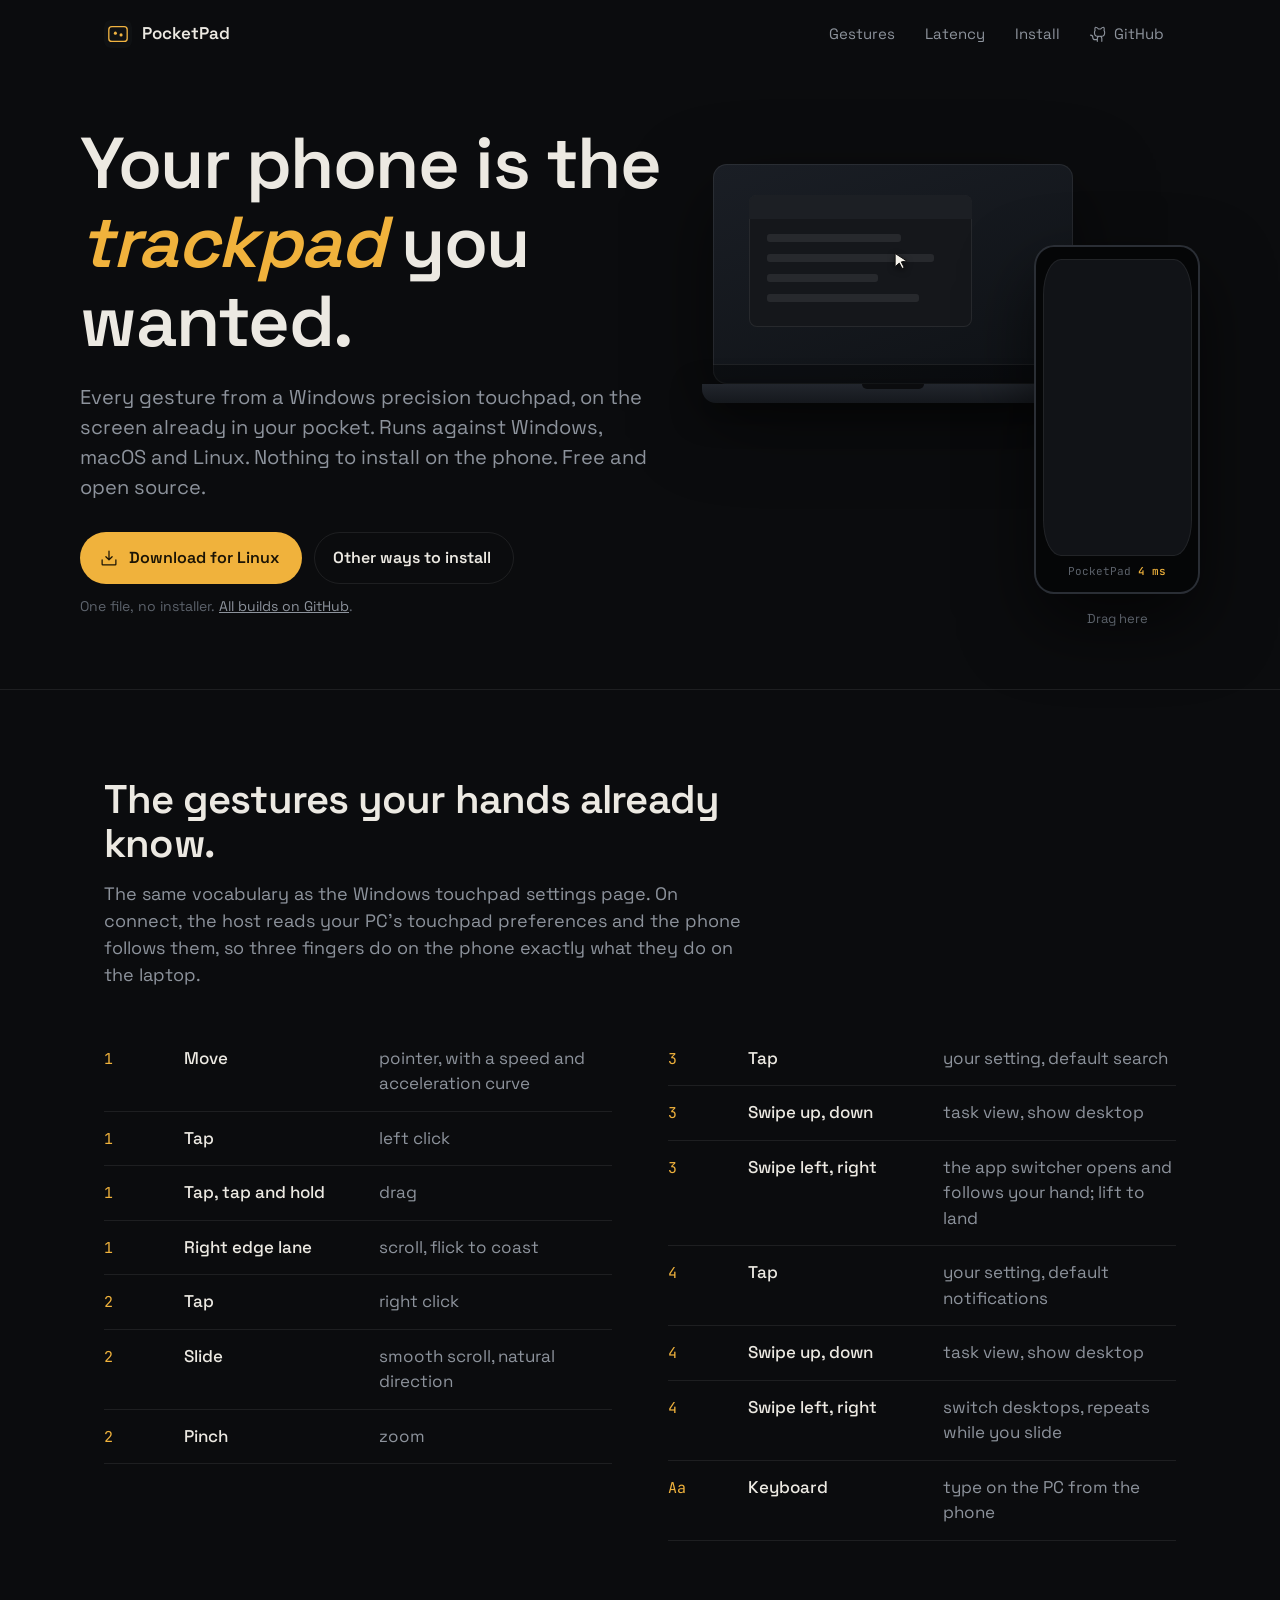
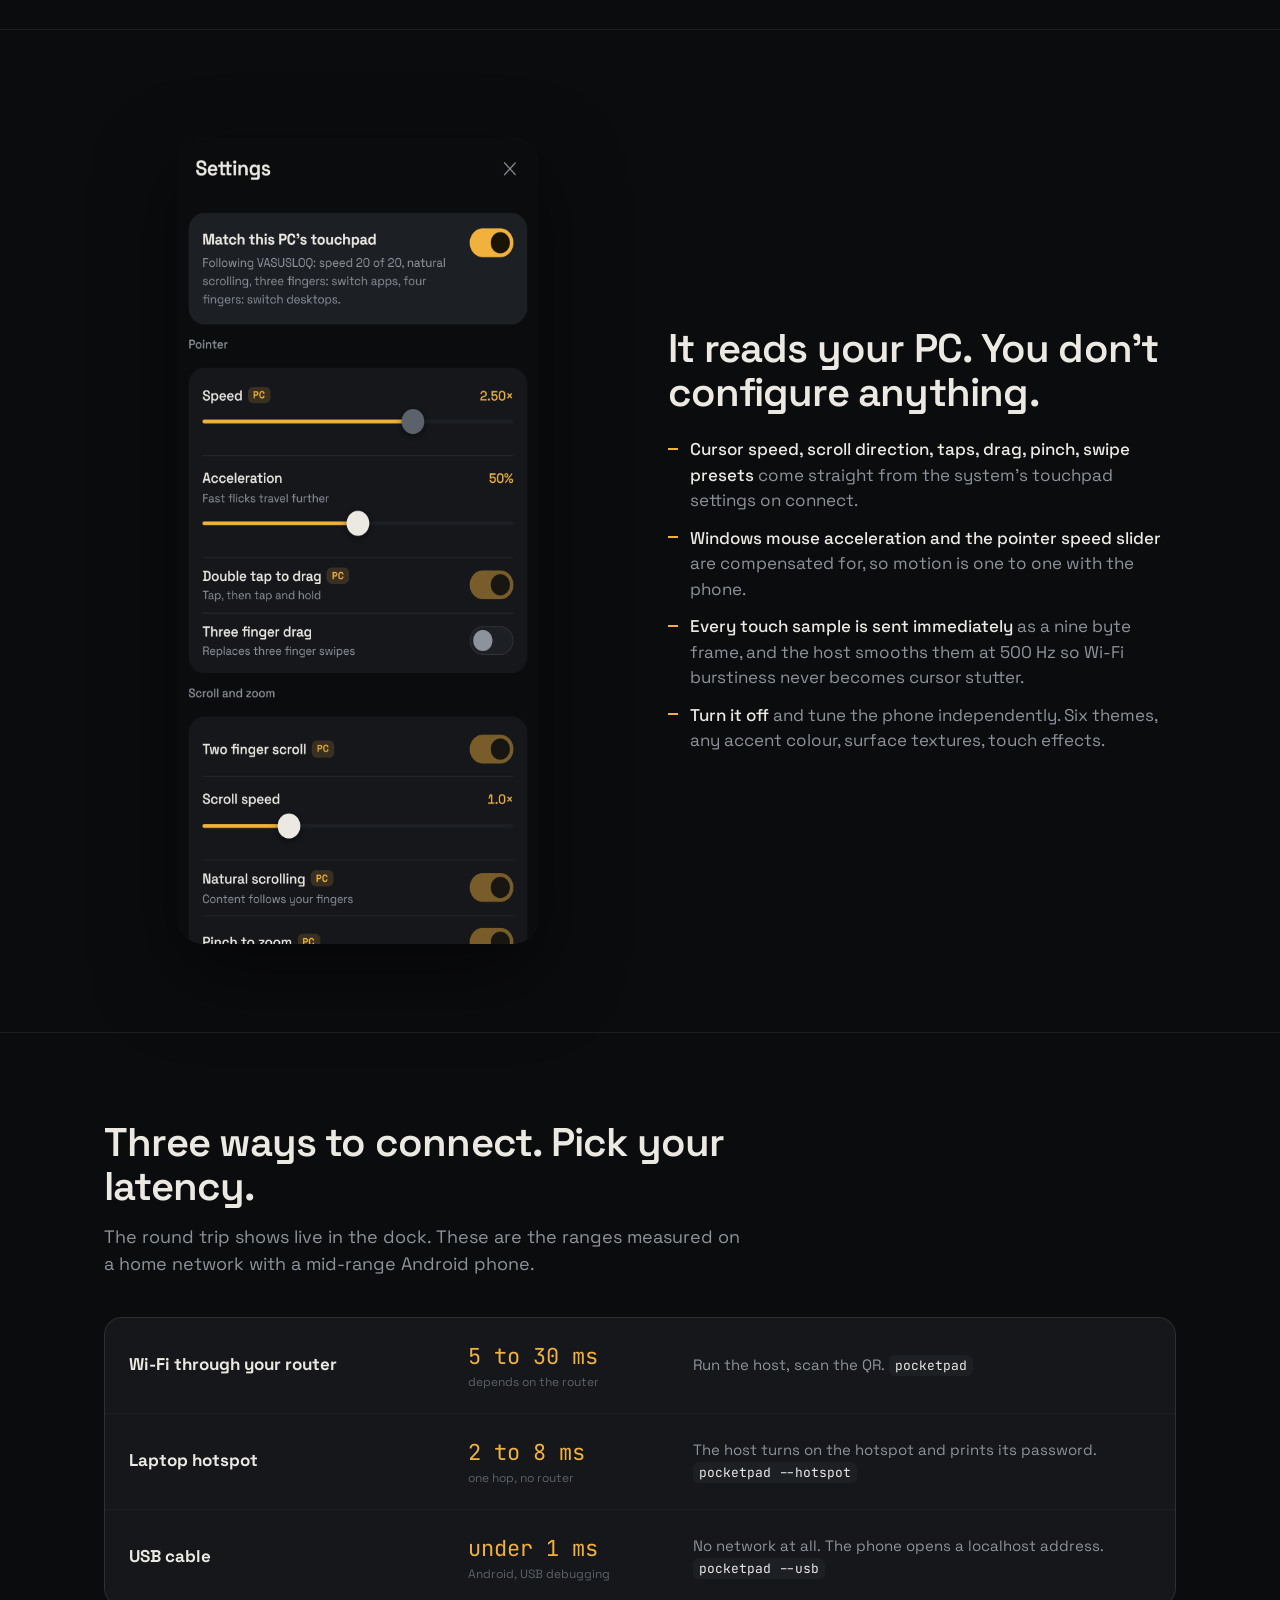
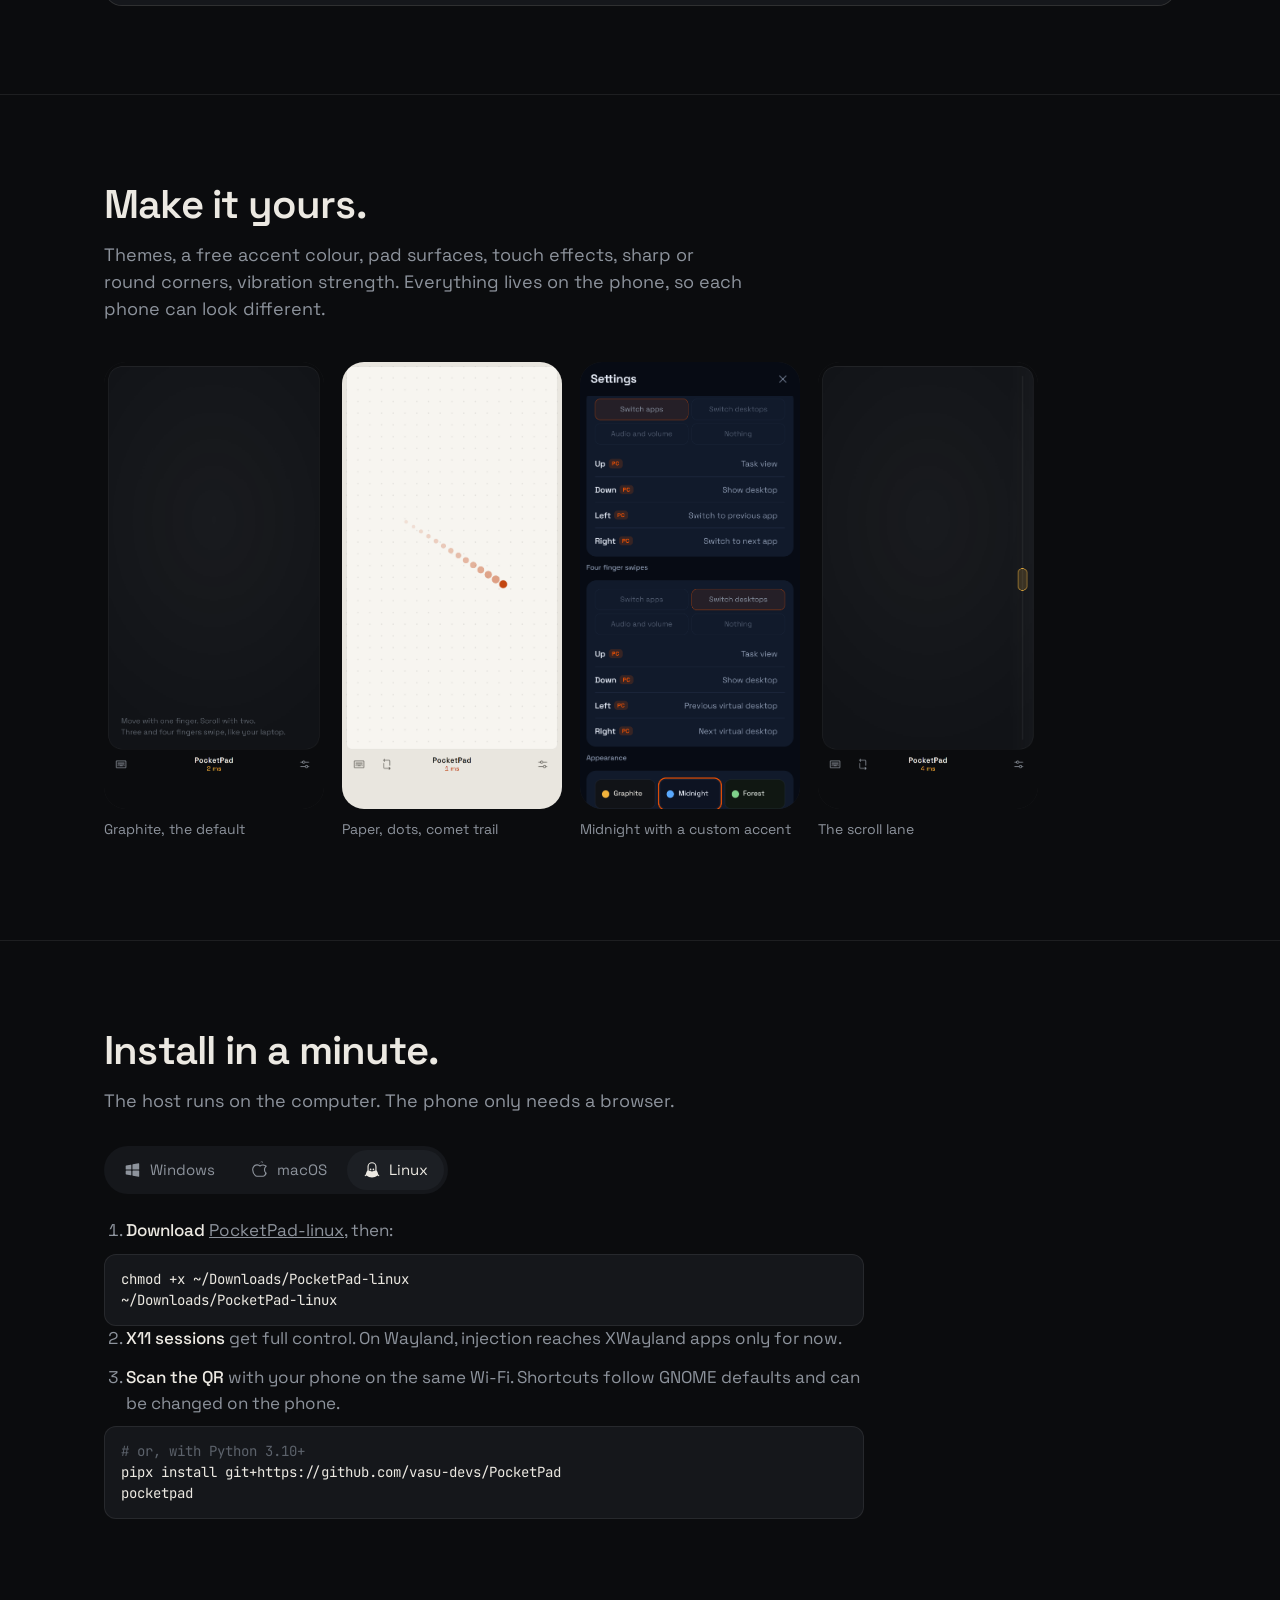
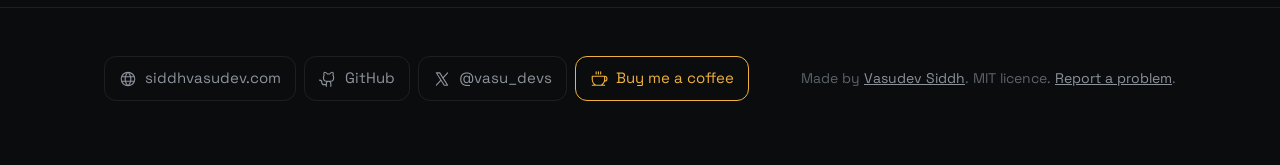
==== commit 6f8592e4: "Site: reveal safety net, live domain getpocketpad.vercel.app" ====
--- a/site/index.html
+++ b/site/index.html
@@ -1,5 +1,5 @@
 <!doctype html>
-<html lang="en">
+<html lang="en" class="js">
 <head>
 <meta charset="utf-8">
 <meta name="viewport" content="width=device-width, initial-scale=1">
@@ -7,7 +7,7 @@
 <meta name="description" content="Use your phone as a precision-style trackpad for Windows, macOS and Linux. Nothing to install on the phone. Open source, free.">
 <meta property="og:title" content="PocketPad">
 <meta property="og:description" content="Your phone is the trackpad you wanted. Windows, macOS and Linux. Nothing to install on the phone.">
-<meta property="og:image" content="https://pocketpad.vercel.app/assets/pad_main.png">
+<meta property="og:image" content="https://getpocketpad.vercel.app/assets/pad_main.png">
 <meta name="twitter:card" content="summary_large_image">
 <meta name="twitter:creator" content="@vasu_devs">
 <meta name="theme-color" content="#0b0c0e">
@@ -147,8 +147,8 @@
 .foot p a { color: var(--muted); }
 
 /* reveal */
-.rv { opacity: 0; transform: translateY(14px); transition: opacity 0.7s var(--ease), transform 0.7s var(--ease); }
-.rv.in { opacity: 1; transform: none; }
+html.js .rv { opacity: 0; transform: translateY(14px); transition: opacity 0.7s var(--ease), transform 0.7s var(--ease); }
+html.js .rv.in { opacity: 1; transform: none; }
 @media (prefers-reduced-motion: reduce) { .rv { opacity: 1; transform: none; transition: none; } html { scroll-behavior: auto; } }
 
 @media (max-width: 900px) {
@@ -375,6 +375,7 @@
   // ---- reveal on scroll
   const io = new IntersectionObserver(es => es.forEach(e => { if (e.isIntersecting) { e.target.classList.add('in'); io.unobserve(e.target); } }), { threshold: 0.15 });
   document.querySelectorAll('.rv').forEach(el => io.observe(el));
+  setTimeout(() => document.querySelectorAll('.rv').forEach(el => el.classList.add('in')), 2500); // safety net
 
   // ---- live demo: drag on the phone, the cursor moves on the laptop
   const phone = document.getElementById('phone'), canvas = document.getElementById('ink'), ctx = canvas.getContext('2d');
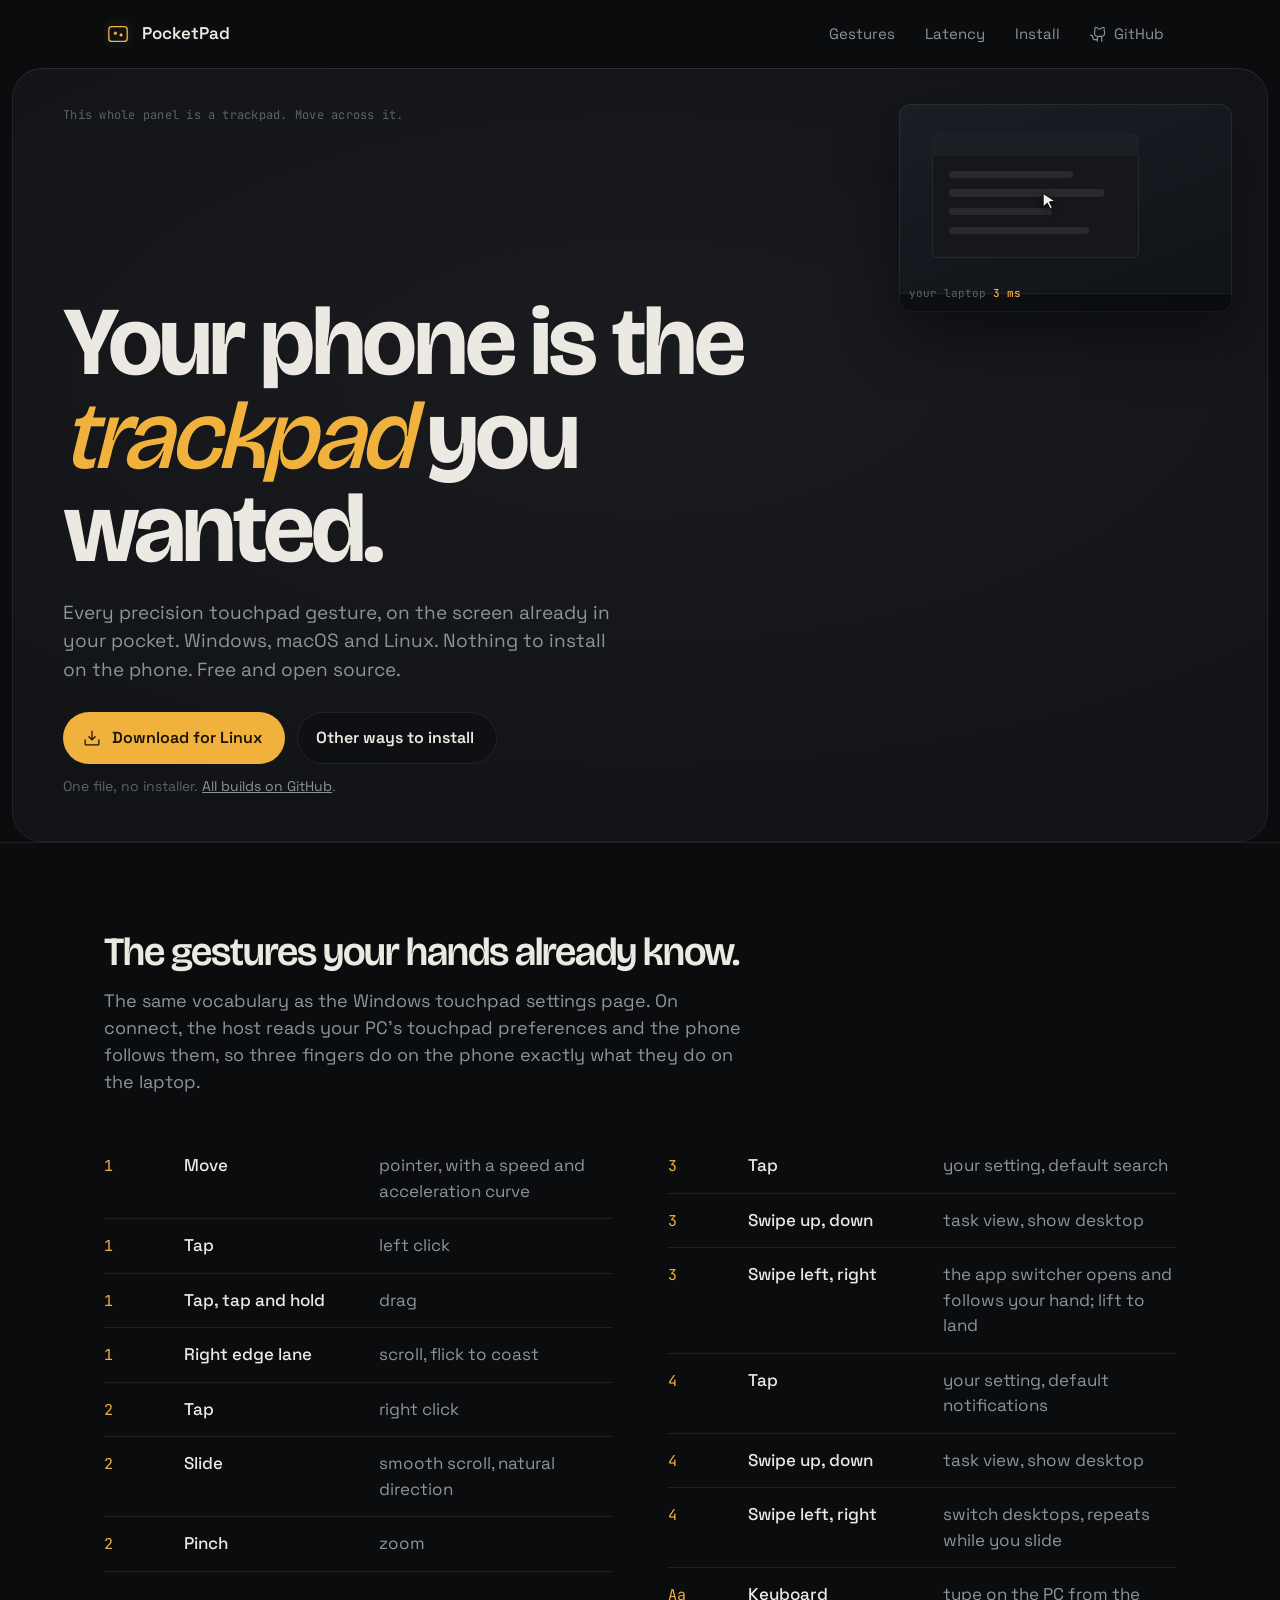
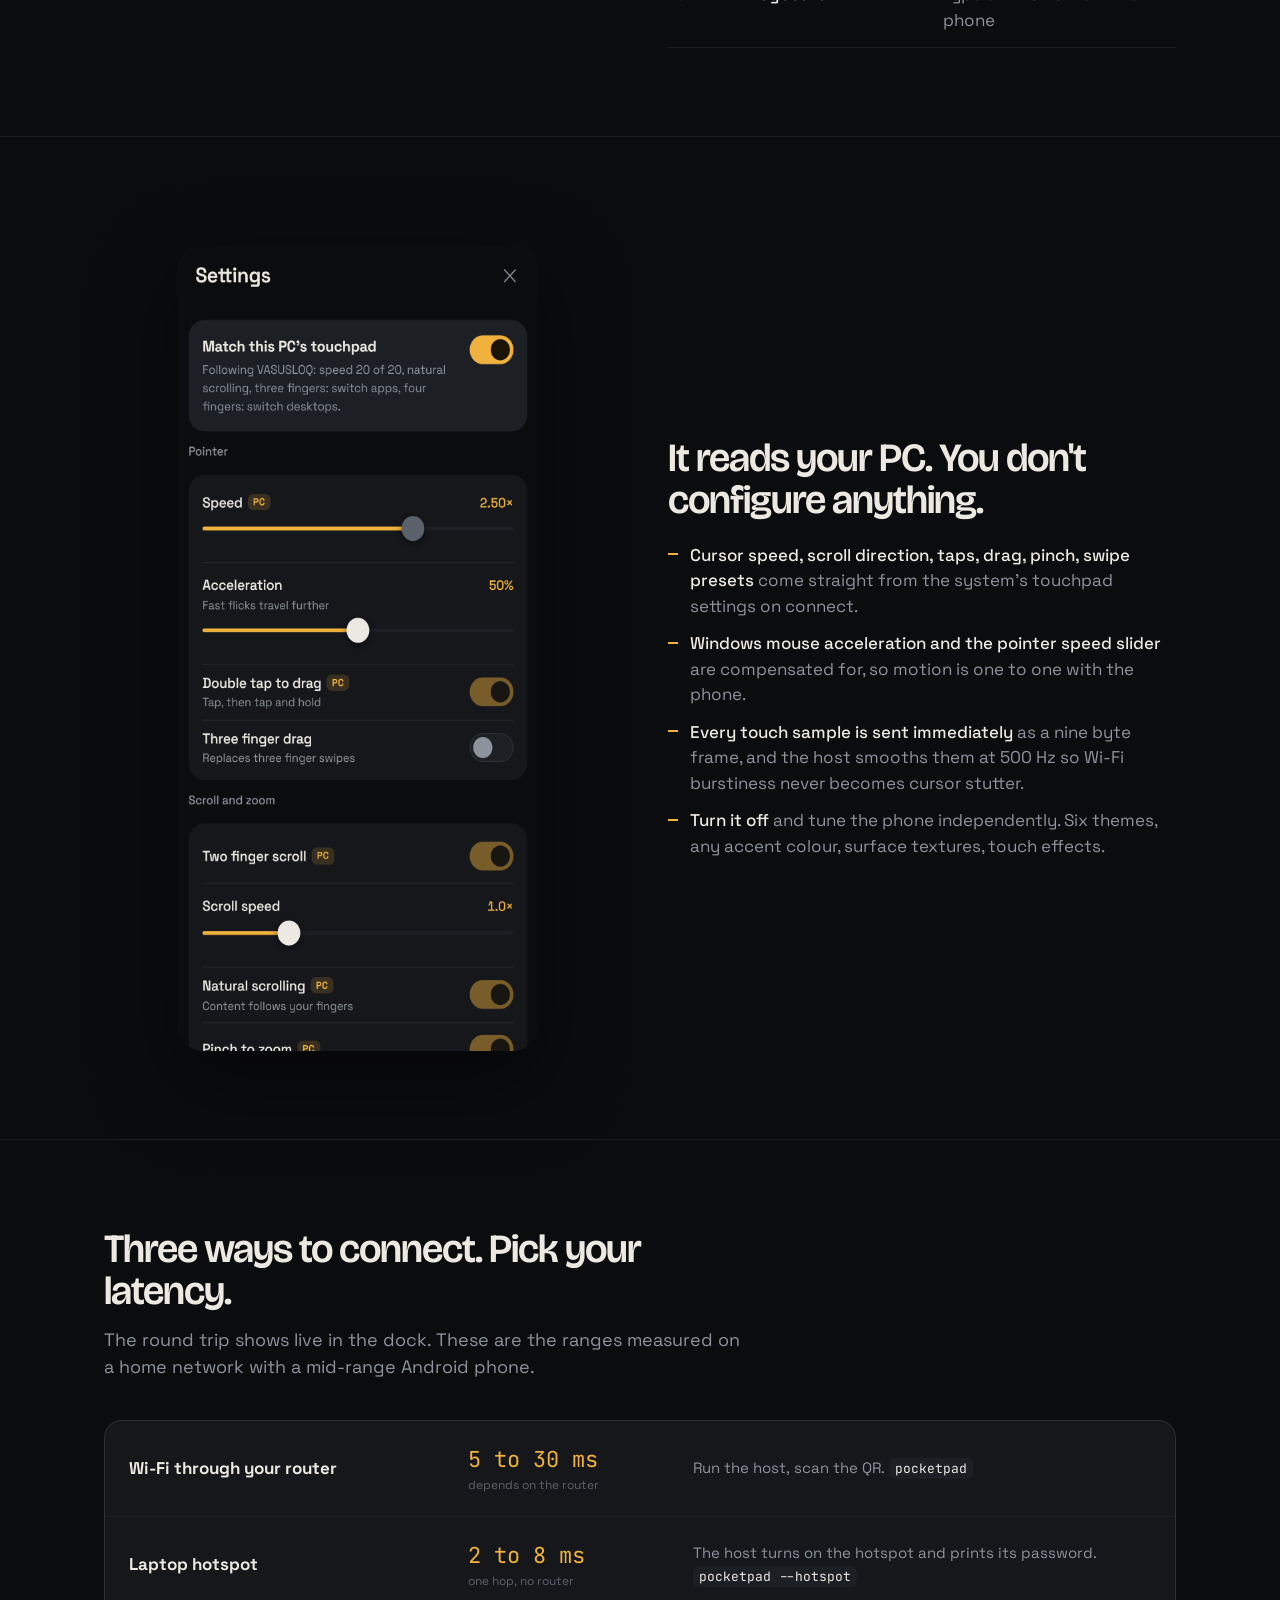
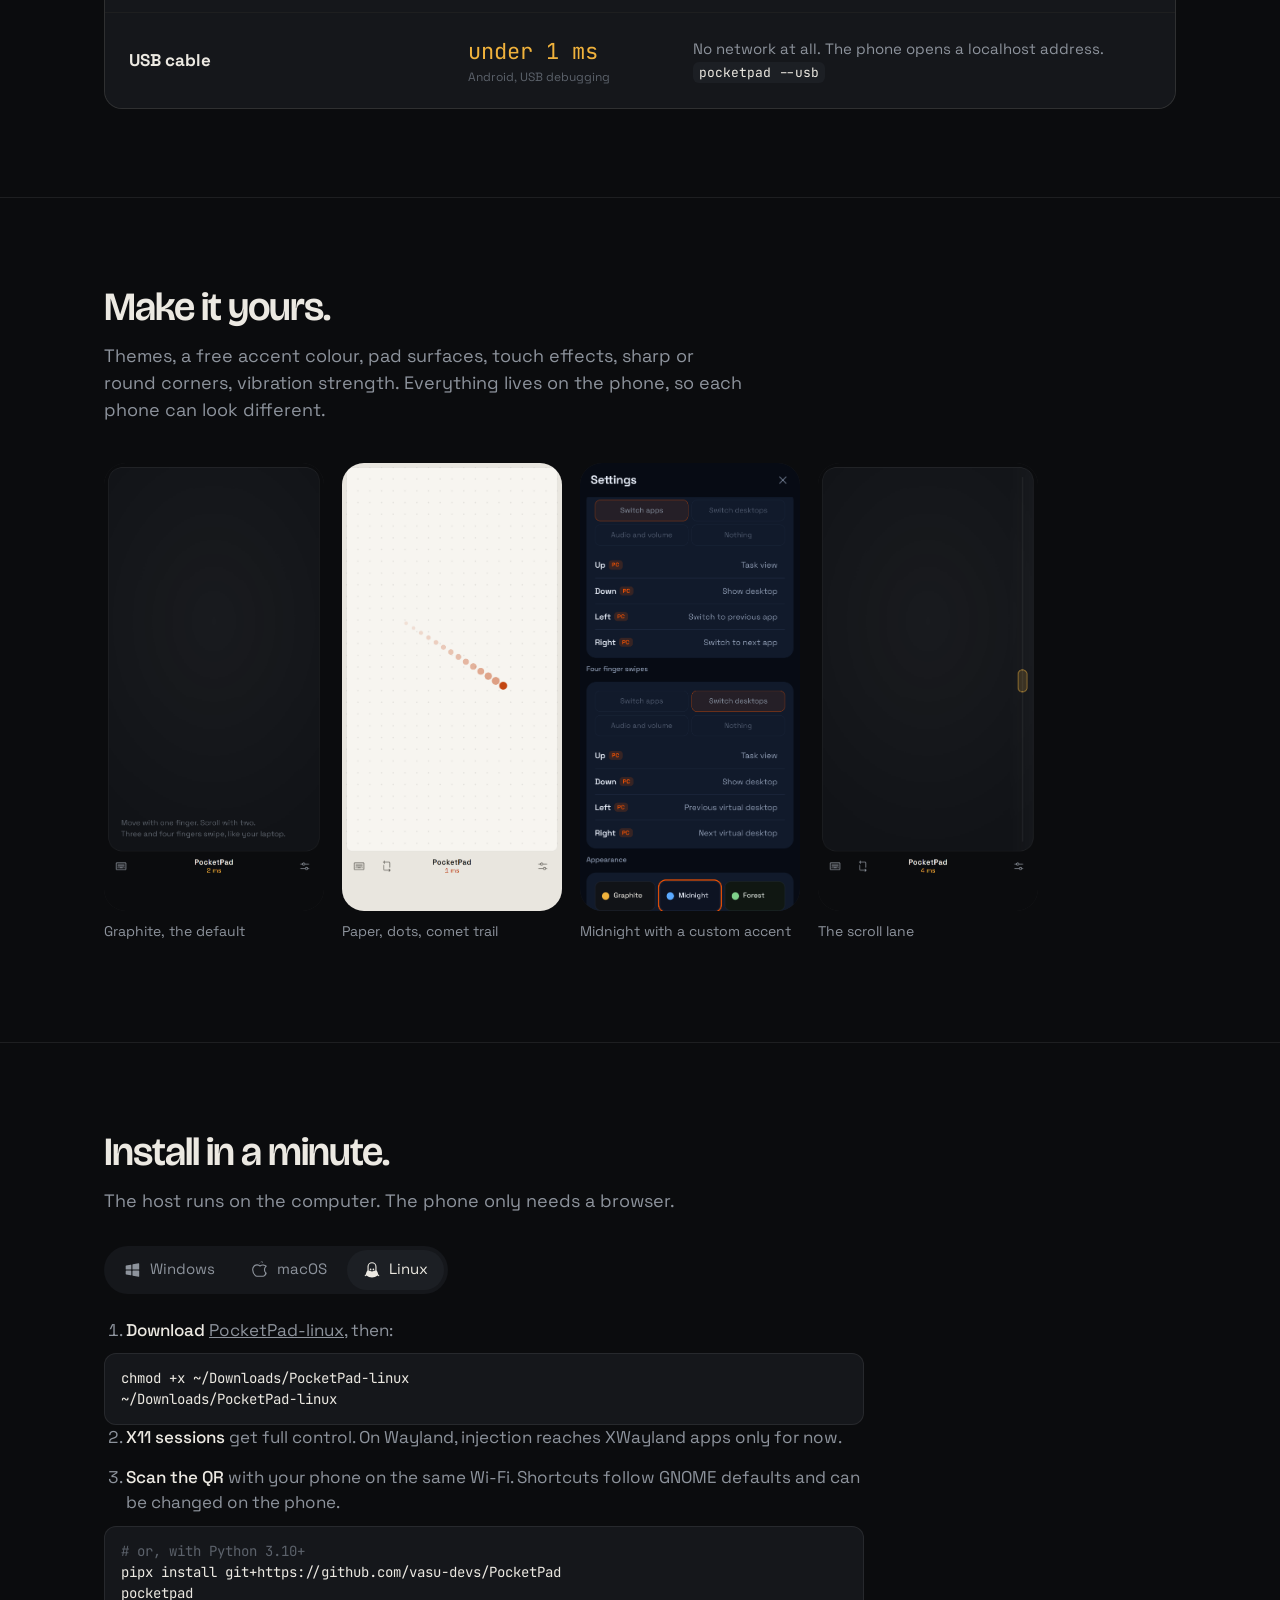
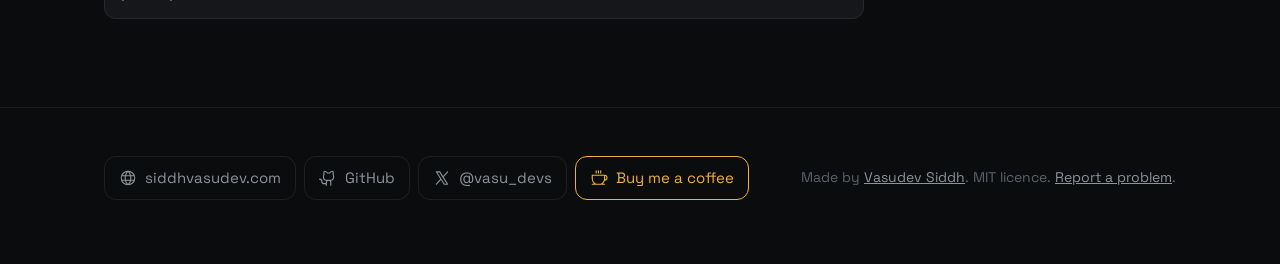
==== commit e25e6409: "Site: hero is the trackpad (full-bleed live surface with mirror), Bricolage display type" ====
--- a/site/index.html
+++ b/site/index.html
@@ -14,7 +14,7 @@
 <link rel="icon" href="assets/icon.svg" type="image/svg+xml">
 <link rel="preload" href="assets/space-grotesk.woff2" as="font" type="font/woff2" crossorigin>
 <link rel="preconnect" href="https://fonts.googleapis.com">
-<link rel="stylesheet" href="https://fonts.googleapis.com/css2?family=JetBrains+Mono:wght@400;500&display=swap">
+<link rel="stylesheet" href="https://fonts.googleapis.com/css2?family=Bricolage+Grotesque:opsz,wght@12..96,500;12..96,600;12..96,700&family=JetBrains+Mono:wght@400;500&display=swap">
 <style>
 @font-face { font-family: "Space Grotesk"; src: url("assets/space-grotesk.woff2") format("woff2"); font-weight: 300 700; font-display: swap; }
 :root {
@@ -23,6 +23,8 @@
   --text: #ece9e2; --muted: #8d939c; --faint: #5c626b;
   --accent: #f0b23c; --accent-ink: #1b1405; --accent-soft: rgba(240,178,60,0.16);
   --font: "Space Grotesk", system-ui, -apple-system, "Segoe UI", sans-serif;
+  --display: "Bricolage Grotesque", "Space Grotesk", system-ui, sans-serif;
+  --amber-deep: #b8741a;
   --mono: "JetBrains Mono", ui-monospace, SFMono-Regular, Menlo, Consolas, monospace;
   --ease: cubic-bezier(0.16, 1, 0.3, 1);
   --w: 1120px;
@@ -33,7 +35,7 @@
 a { color: inherit; }
 svg { fill: currentColor; }
 .wrap { max-width: var(--w); margin: 0 auto; padding: 0 24px; }
-h1, h2, h3 { margin: 0; font-weight: 600; letter-spacing: -0.02em; line-height: 1.1; }
+h1, h2, h3 { margin: 0; font-family: var(--display); font-weight: 600; letter-spacing: -0.025em; line-height: 1.05; font-variation-settings: "opsz" 96; }
 h2 { font-size: clamp(28px, 4vw, 40px); }
 p { margin: 0; }
 .muted { color: var(--muted); }
@@ -50,41 +52,43 @@
 .nav-links .gh { display: inline-flex; align-items: center; gap: 6px; }
 .nav-links .gh svg { width: 18px; height: 18px; }
 
-/* hero */
-.hero { display: grid; grid-template-columns: minmax(0, 6fr) minmax(0, 5fr); gap: 48px; align-items: center; padding: 56px 0 72px; }
-.hero h1 { font-size: clamp(40px, 6.2vw, 72px); }
-.hero h1 em { font-style: italic; color: var(--accent); }
-.hero .lede { margin-top: 20px; font-size: clamp(17px, 1.6vw, 20px); color: var(--muted); max-width: 30em; }
-.cta { display: flex; flex-wrap: wrap; gap: 12px; margin-top: 30px; align-items: center; }
+/* hero: the page opens as the trackpad itself */
+.hero-wrap { padding: 0 12px; }
+.hero {
+  position: relative; min-height: min(86vh, 860px); border-radius: 30px; overflow: hidden;
+  background: var(--pad); box-shadow: inset 0 0 0 1px var(--edge), inset 0 1px 0 rgba(255,255,255,0.04);
+  background-image: radial-gradient(120% 90% at 50% 40%, rgba(255,255,255,0.035), transparent 70%);
+  touch-action: none; cursor: crosshair;
+}
+.hero canvas { position: absolute; inset: 0; width: 100%; height: 100%; pointer-events: none; }
+.hero-copy { position: absolute; left: clamp(20px, 4vw, 56px); right: clamp(20px, 4vw, 56px); bottom: clamp(24px, 5vh, 56px); max-width: 780px; pointer-events: none; }
+.hero-copy > * { pointer-events: auto; }
+.hero h1 { font-size: clamp(44px, 7.6vw, 104px); font-weight: 700; letter-spacing: -0.035em; line-height: 0.96; }
+.hero h1 em { font-style: italic; font-weight: 500; color: var(--accent); }
+.hero .lede { margin-top: 22px; font-size: clamp(16px, 1.5vw, 19px); color: var(--muted); max-width: 30em; }
+.cta { display: flex; flex-wrap: wrap; gap: 12px; margin-top: 28px; align-items: center; }
 .btn { display: inline-flex; align-items: center; gap: 10px; height: 52px; padding: 0 22px 0 18px; border-radius: 999px; text-decoration: none; font-weight: 600; font-size: 16px; border: 1px solid transparent; transition: transform 0.15s var(--ease), background 0.2s; }
 .btn:active { transform: scale(0.98); }
 .btn svg { width: 20px; height: 20px; }
 .btn-primary { background: var(--accent); color: var(--accent-ink); }
 .btn-primary:hover { background: #f6c257; }
-.btn-ghost { background: transparent; color: var(--text); border-color: var(--line); }
+.btn-ghost { background: rgba(11,12,14,0.5); color: var(--text); border-color: var(--line); backdrop-filter: blur(6px); }
 .btn-ghost:hover { background: var(--panel); }
 .cta-note { width: 100%; font-size: 14px; color: var(--faint); }
 .cta-note a { color: var(--muted); }
-
-/* live demo */
-.demo { position: relative; aspect-ratio: 5 / 4.6; user-select: none; }
-.laptop { position: absolute; left: 0; top: 4%; width: 74%; aspect-ratio: 16 / 10.6; }
-.screen { position: absolute; inset: 0 0 8% 0; border-radius: 14px; background: linear-gradient(160deg, #1a1e25, #0f1216); box-shadow: inset 0 0 0 1px var(--edge), 0 30px 80px rgba(0,0,0,0.5); overflow: hidden; }
-.screen .win { position: absolute; left: 10%; top: 14%; width: 62%; height: 60%; border-radius: 8px; background: var(--panel); box-shadow: inset 0 0 0 1px var(--line); }
-.screen .win::before { content: ""; position: absolute; left: 0; right: 0; top: 0; height: 18%; border-radius: 8px 8px 0 0; background: var(--panel-2); }
-.screen .win i { position: absolute; left: 8%; right: 8%; height: 6%; border-radius: 3px; background: var(--line); }
-.screen .win i:nth-child(1) { top: 30%; width: 60%; } .screen .win i:nth-child(2) { top: 45%; width: 75%; } .screen .win i:nth-child(3) { top: 60%; width: 50%; } .screen .win i:nth-child(4) { top: 75%; width: 68%; }
-.screen .taskbar { position: absolute; left: 0; right: 0; bottom: 0; height: 9%; background: rgba(0,0,0,0.35); border-top: 1px solid var(--line); }
-.cursor { position: absolute; width: 5.5%; height: auto; left: 40%; top: 40%; filter: drop-shadow(0 2px 3px rgba(0,0,0,0.6)); transition: none; will-change: transform; }
-.base { position: absolute; left: -3%; right: -3%; bottom: 0; height: 8%; border-radius: 0 0 14px 14px; background: linear-gradient(#22262d, #15181d); box-shadow: 0 10px 30px rgba(0,0,0,0.5); }
-.base::after { content: ""; position: absolute; left: 42%; right: 42%; top: 0; height: 26%; border-radius: 0 0 6px 6px; background: #0b0c0e; }
-.phone { position: absolute; right: 0; bottom: 0; width: 34%; aspect-ratio: 9 / 19; border-radius: 12% / 6%; background: #050607; box-shadow: inset 0 0 0 2px #2a2e35, 0 30px 70px rgba(0,0,0,0.6); padding: 3.5%; touch-action: none; cursor: crosshair; }
-.phone .pad { position: absolute; inset: 4% 5% 11% 5%; border-radius: 12%; background: var(--pad); box-shadow: inset 0 0 0 1px var(--edge); overflow: hidden; }
-.phone canvas { position: absolute; inset: 0; width: 100%; height: 100%; }
-.phone .dock { position: absolute; left: 0; right: 0; bottom: 3.5%; height: 6%; display: flex; align-items: center; justify-content: center; font-size: clamp(8px, 1vw, 11px); color: var(--faint); font-family: var(--mono); }
-.phone .dock b { color: var(--accent); font-weight: 500; }
-.demo-hint { position: absolute; right: 0; bottom: -34px; width: 34%; text-align: center; font-size: 13px; color: var(--faint); }
-.demo-hint.gone { opacity: 0; transition: opacity 0.5s; }
+/* the mirror: a laptop screen pinned inside the pad, showing where your cursor went */
+.mirror { position: absolute; top: clamp(16px, 3vw, 36px); right: clamp(16px, 3vw, 36px); width: clamp(180px, 26vw, 340px); aspect-ratio: 16 / 10; border-radius: 12px;
+  background: linear-gradient(160deg, #1a1e25, #0f1216); box-shadow: inset 0 0 0 1px var(--edge), 0 24px 60px rgba(0,0,0,0.45); overflow: hidden; pointer-events: none; }
+.mirror .win { position: absolute; left: 10%; top: 14%; width: 62%; height: 60%; border-radius: 6px; background: var(--panel); box-shadow: inset 0 0 0 1px var(--line); }
+.mirror .win::before { content: ""; position: absolute; left: 0; right: 0; top: 0; height: 18%; border-radius: 6px 6px 0 0; background: var(--panel-2); }
+.mirror .win i { position: absolute; left: 8%; height: 6%; border-radius: 3px; background: var(--line); }
+.mirror .win i:nth-child(1) { top: 30%; width: 60%; } .mirror .win i:nth-child(2) { top: 45%; width: 75%; } .mirror .win i:nth-child(3) { top: 60%; width: 50%; } .mirror .win i:nth-child(4) { top: 75%; width: 68%; }
+.mirror .taskbar { position: absolute; left: 0; right: 0; bottom: 0; height: 9%; background: rgba(0,0,0,0.35); border-top: 1px solid var(--line); }
+.mirror .cursor { position: absolute; width: 6%; left: 40%; top: 40%; filter: drop-shadow(0 2px 3px rgba(0,0,0,0.6)); }
+.mirror .cap { position: absolute; left: 10px; bottom: 10px; font-family: var(--mono); font-size: 11px; color: var(--faint); }
+.mirror .cap b { color: var(--accent); font-weight: 500; }
+.hero-hint { position: absolute; top: clamp(20px, 3vw, 40px); left: clamp(20px, 4vw, 56px); margin: 0; font-family: var(--mono); font-size: 12px; color: var(--faint); letter-spacing: 0.02em; transition: opacity 0.5s; }
+.hero-hint.gone { opacity: 0; }
 
 /* sections */
 section { padding: 88px 0; border-top: 1px solid var(--line); }
@@ -152,8 +156,9 @@
 @media (prefers-reduced-motion: reduce) { .rv { opacity: 1; transform: none; transition: none; } html { scroll-behavior: auto; } }
 
 @media (max-width: 900px) {
-  .hero { grid-template-columns: 1fr; gap: 56px; padding-top: 24px; }
-  .demo { max-width: 520px; }
+  .hero { min-height: 82vh; }
+  .mirror { width: 150px; }
+  .hero-hint { max-width: 46%; font-size: 11px; line-height: 1.4; }
   .ledger { grid-template-columns: 1fr; }
   .split { grid-template-columns: 1fr; }
   .mode { grid-template-columns: 1fr; gap: 8px; }
@@ -164,7 +169,6 @@
   section { padding: 64px 0; }
   .ledger .row { grid-template-columns: 44px 1fr; }
   .ledger .r { grid-column: 2; }
-  .demo-hint { display: none; }
   .tab span { display: none; }
 }
 </style>
@@ -182,31 +186,25 @@
 </header>
 
 <main>
-  <div class="wrap hero">
-    <div>
-      <h1>Your phone is the <em>trackpad</em> you wanted.</h1>
-      <p class="lede">Every gesture from a Windows precision touchpad, on the screen already in your pocket. Runs against Windows, macOS and Linux. Nothing to install on the phone. Free and open source.</p>
-      <div class="cta">
-        <a class="btn btn-primary" id="dl-main" href="https://github.com/vasu-devs/PocketPad/releases/latest"><svg viewBox="0 0 256 256"><path d="M224,152v56a16,16,0,0,1-16,16H48a16,16,0,0,1-16-16V152a8,8,0,0,1,16,0v56H208V152a8,8,0,0,1,16,0Zm-101.66,5.66a8,8,0,0,0,11.32,0l40-40a8,8,0,0,0-11.32-11.32L136,132.69V40a8,8,0,0,0-16,0v92.69L93.66,106.34a8,8,0,0,0-11.32,11.32Z"/></svg><span id="dl-label">Download</span></a>
-        <a class="btn btn-ghost" href="#install">Other ways to install</a>
-        <p class="cta-note" id="dl-note">One file, no installer. <a href="https://github.com/vasu-devs/PocketPad/releases/latest">All builds on GitHub</a>.</p>
-      </div>
-    </div>
-
-    <div class="demo" id="demo" aria-label="Interactive demo: drag on the phone to move the cursor on the laptop">
-      <div class="laptop">
-        <div class="screen">
-          <div class="win"><i></i><i></i><i></i><i></i></div>
-          <div class="taskbar"></div>
-          <svg class="cursor" id="cursor" viewBox="0 0 24 24"><path d="M5 3l14 9-6.5 1.2L16 20l-2.6 1.2-3.4-6.6L5 19z" fill="#f4f1ea" stroke="#111" stroke-width="1.2" stroke-linejoin="round"/></svg>
-        </div>
-        <div class="base"></div>
-      </div>
-      <div class="phone" id="phone">
-        <div class="pad"><canvas id="ink"></canvas></div>
-        <div class="dock">PocketPad&nbsp;<b id="lat">4 ms</b></div>
-      </div>
-      <p class="demo-hint" id="demo-hint">Drag here</p>
+  <div class="hero-wrap">
+    <div class="hero" id="hero" aria-label="A live trackpad surface. Move your pointer or finger across it.">
+      <canvas id="ink"></canvas>
+      <p class="hero-hint" id="hero-hint">This whole panel is a trackpad. Move across it.</p>
+      <div class="mirror" aria-hidden="true">
+        <div class="win"><i></i><i></i><i></i><i></i></div>
+        <div class="taskbar"></div>
+        <svg class="cursor" id="cursor" viewBox="0 0 24 24"><path d="M5 3l14 9-6.5 1.2L16 20l-2.6 1.2-3.4-6.6L5 19z" fill="#f4f1ea" stroke="#111" stroke-width="1.2" stroke-linejoin="round"/></svg>
+        <span class="cap">your laptop <b>3 ms</b></span>
+      </div>
+      <div class="hero-copy">
+        <h1>Your phone is the <em>trackpad</em> you wanted.</h1>
+        <p class="lede">Every precision touchpad gesture, on the screen already in your pocket. Windows, macOS and Linux. Nothing to install on the phone. Free and open source.</p>
+        <div class="cta">
+          <a class="btn btn-primary" id="dl-main" href="https://github.com/vasu-devs/PocketPad/releases/latest"><svg viewBox="0 0 256 256"><path d="M224,152v56a16,16,0,0,1-16,16H48a16,16,0,0,1-16-16V152a8,8,0,0,1,16,0v56H208V152a8,8,0,0,1,16,0Zm-101.66,5.66a8,8,0,0,0,11.32,0l40-40a8,8,0,0,0-11.32-11.32L136,132.69V40a8,8,0,0,0-16,0v92.69L93.66,106.34a8,8,0,0,0-11.32,11.32Z"/></svg><span id="dl-label">Download</span></a>
+          <a class="btn btn-ghost" href="#install">Other ways to install</a>
+          <p class="cta-note" id="dl-note">One file, no installer. <a href="https://github.com/vasu-devs/PocketPad/releases/latest">All builds on GitHub</a>.</p>
+        </div>
+      </div>
     </div>
   </div>
 
@@ -377,36 +375,34 @@
   document.querySelectorAll('.rv').forEach(el => io.observe(el));
   setTimeout(() => document.querySelectorAll('.rv').forEach(el => el.classList.add('in')), 2500); // safety net
 
-  // ---- live demo: drag on the phone, the cursor moves on the laptop
-  const phone = document.getElementById('phone'), canvas = document.getElementById('ink'), ctx = canvas.getContext('2d');
-  const cursor = document.getElementById('cursor'), screen = cursor.parentElement, hint = document.getElementById('demo-hint'), lat = document.getElementById('lat');
+  // ---- the hero is a trackpad: your pointer draws ink, the mirror shows the mapped cursor
+  const hero = document.getElementById('hero'), canvas = document.getElementById('ink'), ctx = canvas.getContext('2d');
+  const cursor = document.getElementById('cursor'), hint = document.getElementById('hero-hint');
   const reduce = matchMedia('(prefers-reduced-motion: reduce)').matches;
-  let cx = 0.42, cy = 0.42, last = null, contacts = [], trail = [], raf = 0, idle = true, t0 = performance.now();
+  let contacts = [], trail = [], raf = 0, cx = 0.42, cy = 0.42, lastPt = null;
   function size() { const r = canvas.getBoundingClientRect(); const d = Math.min(2, devicePixelRatio || 1); canvas.width = r.width * d; canvas.height = r.height * d; ctx.setTransform(d, 0, 0, d, 0, 0); }
   size(); addEventListener('resize', size);
   function place() { cursor.style.left = (cx * 100) + '%'; cursor.style.top = (cy * 100) + '%'; }
   function draw() {
     raf = 0; const r = canvas.getBoundingClientRect(); ctx.clearRect(0, 0, r.width, r.height);
-    const now = performance.now(); trail = trail.filter(p => now - p.t < 380);
+    const now = performance.now(); const life = reduce ? 1 : 520; trail = trail.filter(p => now - p.t < life);
     ctx.lineWidth = 1.25;
-    for (const p of trail) { const a = 1 - (now - p.t) / 380; ctx.beginPath(); ctx.arc(p.x, p.y, 4 + 8 * (1 - a), 0, Math.PI * 2); ctx.strokeStyle = 'rgba(240,178,60,' + (0.3 * a).toFixed(3) + ')'; ctx.stroke(); }
-    for (const c of contacts) { ctx.beginPath(); ctx.arc(c.x, c.y, 14, 0, Math.PI * 2); ctx.fillStyle = 'rgba(240,178,60,0.12)'; ctx.fill(); ctx.lineWidth = 1.5; ctx.strokeStyle = 'rgba(240,178,60,0.85)'; ctx.stroke(); }
+    for (const p of trail) { const k = 1 - (now - p.t) / life; ctx.beginPath(); ctx.arc(p.x, p.y, 6 + 14 * (1 - k), 0, Math.PI * 2); ctx.strokeStyle = 'rgba(184,116,26,' + (0.45 * k).toFixed(3) + ')'; ctx.stroke(); }
+    for (const c of contacts) { ctx.beginPath(); ctx.arc(c.x, c.y, 22, 0, Math.PI * 2); ctx.fillStyle = 'rgba(240,178,60,0.12)'; ctx.fill(); ctx.lineWidth = 1.5; ctx.strokeStyle = 'rgba(240,178,60,0.9)'; ctx.stroke(); }
     if (contacts.length || trail.length) raf = requestAnimationFrame(draw);
   }
-  function local(e) { const r = canvas.getBoundingClientRect(); return { x: e.clientX - r.left, y: e.clientY - r.top }; }
-  function down(e) { idle = false; hint.classList.add('gone'); last = local(e); contacts = [last]; trail.push({ ...last, t: performance.now() }); if (!raf) raf = requestAnimationFrame(draw); phone.setPointerCapture(e.pointerId); e.preventDefault(); }
-  function move(e) {
-    if (!last) return; const p = local(e); const r = screen.getBoundingClientRect();
-    cx = Math.min(0.94, Math.max(0, cx + (p.x - last.x) * 1.6 / r.width)); cy = Math.min(0.9, Math.max(0, cy + (p.y - last.y) * 1.6 / r.height));
-    last = p; contacts = [p]; trail.push({ ...p, t: performance.now() }); if (trail.length > 200) trail.shift(); place(); if (!raf) raf = requestAnimationFrame(draw);
+  function local(e) { const r = canvas.getBoundingClientRect(); return { x: e.clientX - r.left, y: e.clientY - r.top, w: r.width, h: r.height }; }
+  function onMove(e) {
+    const p = local(e);
+    if (lastPt) { cx = Math.min(0.94, Math.max(0, cx + (p.x - lastPt.x) * 1.4 / p.w)); cy = Math.min(0.9, Math.max(0, cy + (p.y - lastPt.y) * 1.4 / p.h)); place(); }
+    lastPt = p; contacts = [p]; if (!reduce) { trail.push({ x: p.x, y: p.y, t: performance.now() }); if (trail.length > 240) trail.shift(); }
+    hint.classList.add('gone'); if (!raf) raf = requestAnimationFrame(draw);
   }
-  function up() { last = null; contacts = []; if (!raf) raf = requestAnimationFrame(draw); }
-  phone.addEventListener('pointerdown', down); phone.addEventListener('pointermove', move); phone.addEventListener('pointerup', up); phone.addEventListener('pointercancel', up);
+  function onLeave() { lastPt = null; contacts = []; if (!raf) raf = requestAnimationFrame(draw); }
+  hero.addEventListener('pointermove', onMove);
+  hero.addEventListener('pointerdown', e => { if (e.target.closest('a, button')) return; onMove(e); e.preventDefault(); });
+  hero.addEventListener('pointerleave', onLeave); hero.addEventListener('pointerup', onLeave); hero.addEventListener('pointercancel', onLeave);
   place();
-  // gentle idle drift until someone touches it
-  if (!reduce) (function drift() { if (idle) { const t = (performance.now() - t0) / 1000; cx = 0.42 + 0.08 * Math.sin(t * 0.7); cy = 0.42 + 0.06 * Math.sin(t * 0.9 + 1); place(); } requestAnimationFrame(drift); })();
-  // latency readout wiggles like the real one
-  setInterval(() => { lat.textContent = (3 + Math.round(Math.random() * 3)) + ' ms'; }, 3000);
 })();
 </script>
 </body>
